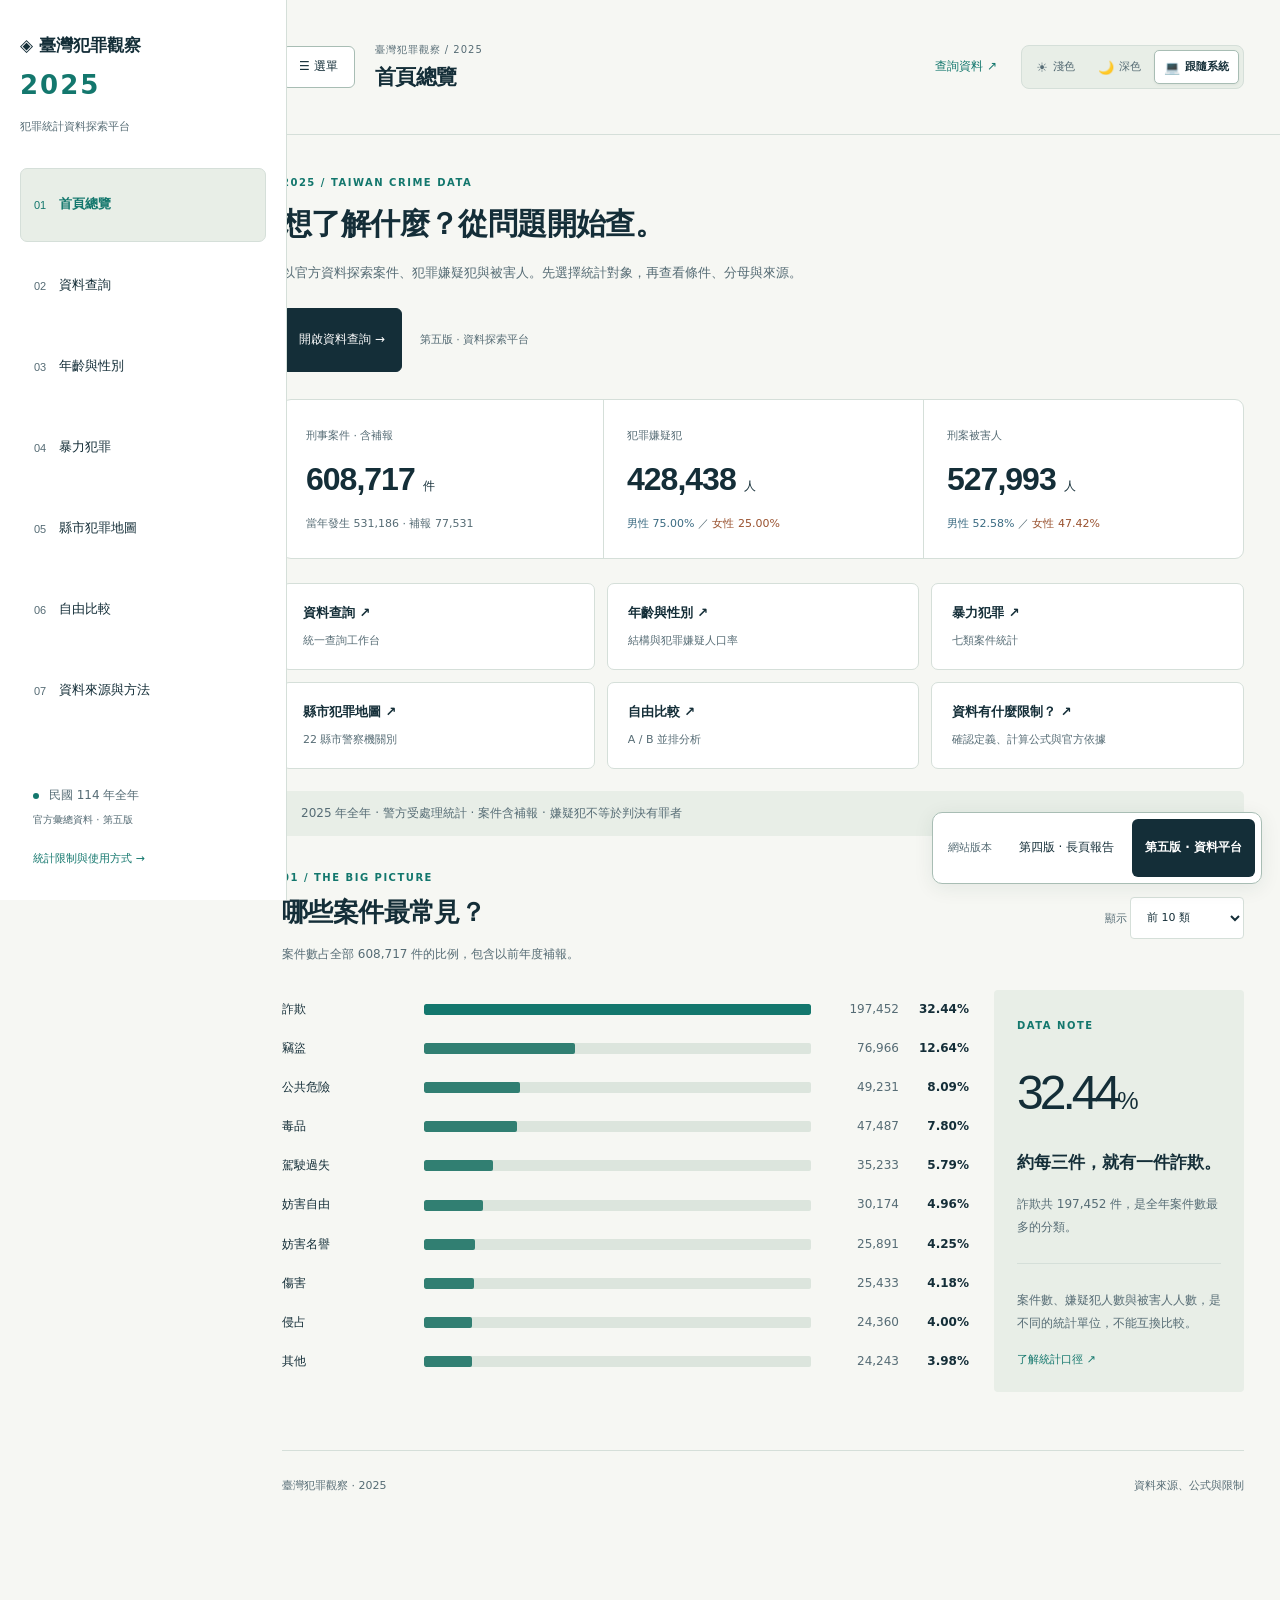
==== index.html @ 644cc56e "Add files via upload" ====
<!doctype html><html lang="zh-Hant"><head><meta charset="utf-8"><meta name="viewport" content="width=device-width,initial-scale=1"><meta name="description" content="臺灣2025年犯罪統計資料探索平台：查詢、年齡與性別、暴力犯罪、縣市地圖與自由比較。"><meta name="color-scheme" content="light dark"><meta name="theme-color" content="#f6f7f3"><title>臺灣犯罪觀察｜2025 第五版</title><script src="./theme.js"></script><link rel="stylesheet" href="./style.css"><link rel="stylesheet" href="./extended.css"><link rel="stylesheet" href="./notes.css"><link rel="stylesheet" href="./theme.css"><link rel="stylesheet" href="./explorers.css"><link rel="stylesheet" href="./platform.css"><link rel="stylesheet" href="./version-switch.css"></head><body><a class="skip-link" href="#main">跳至主要內容</a><aside class="sidebar" id="sidebar"><a class="brand" href="#home">◈ 臺灣犯罪觀察<span>2025</span></a><p class="sidebar-kicker">犯罪統計資料探索平台</p><nav aria-label="主要功能"><a href="#home" data-route="home"><small>01</small><span>首頁總覽</span></a><a href="#query" data-route="query"><small>02</small><span>資料查詢</span></a><a href="#age" data-route="age"><small>03</small><span>年齡與性別</span></a><a href="#violence" data-route="violence"><small>04</small><span>暴力犯罪</span></a><a href="#county-map" data-route="county-map"><small>05</small><span>縣市犯罪地圖</span></a><a href="#compare" data-route="compare"><small>06</small><span>自由比較</span></a><a href="#method" data-route="method"><small>07</small><span>資料來源與方法</span></a></nav><div class="sidebar-bottom"><span class="status-dot"></span> 民國 114 年全年<br><small>官方彙總資料 · 第五版</small><a href="#method">統計限制與使用方式 →</a></div></aside><div class="app-shell"><header class="topbar"><button class="menu-toggle secondary-button" id="menuToggle" aria-expanded="false" aria-controls="sidebar">☰ 選單</button><div><p class="breadcrumb">臺灣犯罪觀察 / 2025</p><h1 id="pageTitle" tabindex="-1">首頁總覽</h1></div><div class="top-actions"><a class="header-query" href="#query">查詢資料 ↗</a><div class="theme-switch" role="group" aria-label="顯示模式"><button type="button" data-theme-mode="light" aria-pressed="false" aria-label="淺色模式"><span class="theme-icon" aria-hidden="true">☀️</span><span>淺色</span></button><button type="button" data-theme-mode="dark" aria-pressed="false" aria-label="深色模式"><span class="theme-icon" aria-hidden="true">🌙</span><span>深色</span></button><button type="button" data-theme-mode="system" aria-pressed="true" aria-label="跟隨系統"><span class="theme-icon" aria-hidden="true">💻</span><span>跟隨系統</span></button></div><span id="themeStatus" class="sr-only" aria-live="polite"></span></div></header><main id="main" tabindex="-1"><div class="workspace" id="page-home" data-page="home" hidden><section class="dashboard-intro"><div class="eyebrow">2025 / TAIWAN CRIME DATA</div><h2>想了解什麼？從問題開始查。</h2><p>以官方資料探索案件、犯罪嫌疑犯與被害人。先選擇統計對象，再查看條件、分母與來源。</p><a class="primary-button" href="#query">開啟資料查詢 →</a><span class="version-tag">第五版 · 資料探索平台</span></section><div class="metrics"><article><label>刑事案件 · 含補報</label><strong>608,717<small>件</small></strong><p>當年發生 531,186 · 補報 77,531</p></article><article><label>犯罪嫌疑犯</label><strong>428,438<small>人</small></strong><p><b class="male-text">男性 75.00%</b> ／ <b class="female-text">女性 25.00%</b></p></article><article><label>刑案被害人</label><strong>527,993<small>人</small></strong><p><b class="male-text">男性 52.58%</b> ／ <b class="female-text">女性 47.42%</b></p></article></div><div class="quick-grid"><a class="quick-card" href="#query"><span>資料查詢 ↗</span><p>統一查詢工作台</p></a><a class="quick-card" href="#age"><span>年齡與性別 ↗</span><p>結構與犯罪嫌疑人口率</p></a><a class="quick-card" href="#violence"><span>暴力犯罪 ↗</span><p>七類案件統計</p></a><a class="quick-card" href="#county-map"><span>縣市犯罪地圖 ↗</span><p>22 縣市警察機關別</p></a><a class="quick-card" href="#compare"><span>自由比較 ↗</span><p>A / B 並排分析</p></a><a class="quick-card" href="#method"><span>資料有什麼限制？ ↗</span><p>確認定義、計算公式與官方依據</p></a></div><p class="context-strip">2025 年全年 · 警方受處理統計 · 案件含補報 · 嫌疑犯不等於判決有罪者</p><section id="overview"><div class="section-head"><div><div class="eyebrow">01 / THE BIG PICTURE</div><h2>哪些案件最常見？</h2><p>案件數占全部 608,717 件的比例，包含以前年度補報。</p></div><label class="select-wrap">顯示 <select id="eventCount"><option value="10">前 10 類</option><option value="51">全部 51 類</option></select></label></div><div class="overview-grid"><div id="eventBars" class="event-bars"></div><aside class="insight"><span class="eyebrow">DATA NOTE</span><div class="big-number">32.44<span>%</span></div><h3>約每三件，就有一件詐欺。</h3><p>詐欺共 197,452 件，是全年案件數最多的分類。</p><hr><p>案件數、嫌疑犯人數與被害人人數，是不同的統計單位，不能互換比較。</p><a href="#method">了解統計口徑 ↗</a></aside></div></section></div><div class="workspace" id="page-query" data-page="query" hidden><section id="query"><div class="section-head"><div><div class="eyebrow">QUERY / DATA WORKBENCH</div><h2>資料查詢工作台</h2><p>選擇資料，再逐步縮小範圍；不支援的條件會停用並說明原因。</p></div><a class="source-link" href="#method">來源與公式 ↗</a></div>
<details class="filter-drawer" open><summary>查詢條件<span>展開／收合</span></summary><div class="query-filters">
<label for="qObject">查詢對象<select id="qObject"><option value="suspects">犯罪嫌疑犯</option><option value="victims">被害人</option><option value="cases">刑事案件</option></select></label>
<label for="qRegion">資料地區<select id="qRegion"></select></label>
<label for="qCrime">犯罪類型<select id="qCrime"></select></label>
<label for="qAge">年齡層<select id="qAge" aria-describedby="qLimit"></select></label>
<label for="qSex">性別<select id="qSex" aria-describedby="qLimit"><option value="total">男女合計</option><option value="male">男性</option><option value="female">女性</option></select></label>
<label for="qMetric">統計指標<select id="qMetric"></select></label>
</div><p id="qLimit" class="filter-limit" role="status"></p></details>
<div class="query-actions"><div class="tabs" role="group" aria-label="查詢結果檢視"><button id="qChartButton" aria-pressed="true" class="active">圖表</button><button id="qTableButton" aria-pressed="false">表格</button></div><label class="query-search">搜尋案類<input type="search" id="qSearch" placeholder="輸入犯罪名稱" aria-label="搜尋查詢結果案類"></label><button id="qDownload" class="secondary-button">下載結果 CSV ↓</button></div>
<div class="result-summary" role="status" aria-live="polite"><strong id="qTitle"></strong><p id="qContext"></p></div><p class="context-strip" id="qDenominator"></p><p class="small-note" id="qRowsNote"></p>
<div id="qChart" class="panel query-chart"></div><div id="qTable" class="table-scroll" hidden><table><caption class="sr-only">資料查詢結果</caption><thead><tr><th>犯罪類型</th><th>計數</th><th>指標值</th><th>分母</th></tr></thead><tbody id="qRows"></tbody></table></div>
<aside class="pairing-inline">各表是官方彙總資料，未提供案件層級配對。無法推算不同性別間的犯罪方向。全國件數含署所屬機關，縣市件數採警察機關別，不能視為居民犯罪風險或治安排名。</aside></section></div><div class="workspace" id="page-age" data-page="age" hidden><div class="subnav" role="group" aria-label="年齡與性別分析主題"><button data-age-view="structure" aria-pressed="true">年齡與性別結構</button><button data-age-view="rates" aria-pressed="false">犯罪嫌疑人口率</button></div><div data-age-panel="structure"><section id="explore"><div class="section-head"><div><div class="eyebrow">02 / EXPLORE THE DATA</div><h2>年齡與性別，交叉觀察。</h2><p>選擇觀察對象及年齡，查看男女結構與案類分布。</p></div><div class="tabs" role="group" aria-label="觀察對象"><button data-mode="suspects" class="active" aria-pressed="true">嫌疑犯</button><button data-mode="victims" aria-pressed="false">被害人</button></div></div><aside class="scope-notice age-notice" aria-labelledby="age-scope-title"><span class="notice-tag">統計範圍提醒</span><h3 id="age-scope-title">未滿 12 歲，不列入嫌疑犯統計</h3><p>配合《少年事件處理法》修正及兒童全面去刑罰化，自 <strong>2020 年 6 月 19 日（民國 109 年）</strong>起，未滿 12 歲的兒童嫌疑犯不列入統計。<strong>未列入統計，不代表沒有相關事件。</strong></p></aside><div id="ageButtons" class="age-buttons" role="group" aria-label="年齡層"></div>
<aside class="pairing-notice" aria-labelledby="pairing-title"><span class="notice-tag">性別統計的解讀限制</span><h3 id="pairing-title">男女分布，不能推算「誰對誰」犯罪</h3><p>本網站可分別呈現犯罪嫌疑犯與被害人的性別分布，但因公開統計未提供案件層級的加害者與被害者性別配對資料，無法推算不同性別間的犯罪方向及其比例。</p><p class="pairing-example">例如：男性嫌疑犯占比，不能直接解讀成「男性對女性犯罪」的占比。</p></aside><div class="explore-grid"><article class="panel"><div class="panel-label">性別結構 <span id="ageLabel"></span></div><div class="gender-total"><strong id="peopleTotal"></strong><span>人</span></div><div id="genderBar" class="gender-bar"></div><div id="genderLegend" class="gender-legend"></div><p id="genderNote" class="small-note"></p></article><article class="panel"><div class="panel-label" id="rankingTitle">具名案類前五大</div><div id="rankings"></div><p class="small-note">排除「其他」及重複的合計／子項；比例分母仍含所有案類。未單列案類拆分後可能影響名次。</p></article></div>
<div class="table-head"><h3>案類明細 <small id="rowCount"></small></h3><div><input id="search" type="search" placeholder="搜尋犯罪類型…" aria-label="搜尋犯罪類型"><button id="download">下載 CSV ↓</button></div></div><div class="table-scroll"><table><thead><tr><th>犯罪類型</th><th>總人數</th><th>男性人數</th><th>女性人數</th><th>男／女占比</th></tr></thead><tbody id="detailRows"></tbody></table></div><p class="small-note">明細保留官方合計及子項，請勿將所有列再次相加。橫條以藍色表示男性、橘色表示女性。</p></section></div><div data-age-panel="rates" hidden><section id="rates"><div class="section-head"><div><div class="eyebrow">04 / AGE-SPECIFIC OFFENDER RATES</div><h2>人口規模不同，如何比較？</h2><p>2025 年全年 · 臺灣各年齡層犯罪嫌疑人口率 · 每 10 萬同齡人口的嫌疑犯人數。</p></div><span class="calculation-badge">2025 年全年 · 本站計算</span></div>
<aside class="scope-notice rate-scope-notice" aria-label="犯罪嫌疑人口率統計範圍"><span class="notice-tag">閱讀犯罪嫌疑人口率前請注意</span><p><strong>未滿 12 歲嫌疑犯自 2020 年 6 月 19 日起不列入統計。</strong>因此圖表從 12–17 歲開始；「全體」人口率的分母仍包含所有年齡人口。<a href="#age-scope-title">查看年齡統計說明 ↑</a></p></aside><aside class="calculation-note" aria-label="本站計算與統計期間"><strong>2025 年全年數值，由本站計算</strong><p>分子為 2025 年全年犯罪嫌疑犯人數；分母以 <b>2024 年底與 2025 年底人口的平均值</b>近似 2025 年年中人口。以下人口率是本站依官方人數及人口資料計算，<b>不是整組數值直接摘錄警政署公布的犯罪嫌疑人口率</b>。</p></aside><div class="rate-formula"><span>犯罪嫌疑人口率</span><b>＝</b><span>該年齡層嫌疑犯人數</span><b>÷</b><span>2025 年同齡年中人口近似值</span><b>×</b><strong>100,000</strong></div>
<div class="rate-controls"><div><label for="rateKind">犯罪範圍</label><select id="rateKind"><option value="all">全般刑案</option><option value="violent">暴力犯罪七案類</option></select></div><div><label for="rateSex">性別</label><select id="rateSex"><option value="total">男女合計</option><option value="male">男性</option><option value="female">女性</option></select></div><div><label for="rateOrder">排序</label><select id="rateOrder"><option value="age">依年齡排列</option><option value="rate">依人口率由高至低</option></select></div></div>
<div class="rate-layout"><article class="panel"><div class="panel-label"><span id="rateChartTitle"></span><span>人／每 10 萬人口</span></div><div id="rateBars"></div><p class="small-note">各橫條共用零起點與同一比例尺。切換性別時，人口分母也會切換為該年齡層同性別人口。</p></article><aside class="rate-insight"><div class="eyebrow">HIGHEST RATE</div><h3 id="highestRateAge"></h3><strong id="highestRateValue"></strong><p id="rateUnit">人／每 10 萬同齡人口</p><div id="rateComparison"></div><hr><p id="rateNational"></p><p class="small-note">這是警方查獲嫌疑犯人數相對於人口的統計率，不能直接解讀為個人犯罪機率，也不代表該年齡層每個人的特徵。</p></aside></div>
<div class="table-head"><h3>犯罪嫌疑人口率與計算分母</h3><div><button id="ratesDownload">下載犯罪嫌疑人口率 CSV ↓</button></div></div><div class="table-scroll"><table><thead><tr><th>年齡層</th><th>嫌疑犯人數</th><th>年中人口（近似值）</th><th>犯罪嫌疑人口率（人／10 萬人口）</th><th>占全部嫌疑犯</th></tr></thead><tbody id="rateRows"></tbody></table></div>
<p class="small-note">本站使用的 2025 年年中人口近似值＝（2024 年底人口＋2025 年底人口）÷ 2，可能出現 0.5 人。全體人口率分母含所有年齡；未滿 12 歲嫌疑犯不列統計。人數來自現有表 7 修訂資料（全年 428,438 人），人口來自內政部單一年齡資料；12–17 歲及 18–23 歲計算結果已與警政署 2026-04-29 通報交叉核對。較早通報採 434,276 人，本頁未混用該版本。</p>
<div class="source-strip"><a target="_blank" rel="noopener" href="https://data.gov.tw/dataset/14226">人口資料與分組依據 ↗</a><a target="_blank" rel="noopener" href="https://www.npa.gov.tw/ch/app/data/doc?detailNo=1498575363876327424&module=wg057&type=s">官方青少年人口率核對 ↗</a><a href="#method">統計口徑說明 ↓</a></div></section></div></div><div class="workspace" id="page-violence" data-page="violence" hidden><section id="violence"><div class="section-head"><div><div class="eyebrow">03 / VIOLENT CRIME</div><h2>暴力犯罪，七類案件的完整輪廓。</h2><p>2025 年警政署暴力犯罪統計 · 發生數含補報，破獲數含破積案。</p></div><a class="source-link" target="_blank" rel="noopener" href="https://www.npa.gov.tw/ch/app/data/doc?detailNo=1508721510041260032&module=wg057&type=s">官方統計通報 ↗</a></div>
<aside class="scope-notice" aria-labelledby="violence-scope-title"><span class="notice-tag">先看定義，再看數字</span><h3 id="violence-scope-title">這裡的案類，有特定統計範圍</h3><div class="scope-cards"><article><span class="scope-number">01</span><h4>重大恐嚇取財</h4><p>自 <strong>2000 年（民國 89 年）</strong>起，限行為人已著手以<strong>槍擊、下毒、縱火、爆炸</strong>等手段恐嚇勒索財物。一般恐嚇取財另列，不併入本項。</p></article><article><span class="scope-number">02</span><h4>強制性交</h4><p>自 <strong>2017 年 1 月（民國 106 年）</strong>起，暴力犯罪項下的「強制性交」<strong>排除「對幼性交」</strong>；仍包括單一嫌疑犯的強制性交及二人以上嫌疑犯的共同強制性交。</p></article></div><details class="scope-history"><summary>查看強制性交的歷史口徑與官方依據</summary><p>2016 年（民國 105 年）以前，本項包括強制性交（單一嫌疑犯）、共同強制性交（二人以上嫌疑犯）及對幼性交。依警政署刑事警察局 2016 年 12 月 28 日第 5 次刑事工作檢討會報決議，自 2017 年 1 月起排除「對幼性交」。</p><a target="_blank" rel="noopener" href="https://www.npa.gov.tw/ch/app/data/view?id=2217&module=wg056&serno=fbf5a752-9c50-4eb1-a3ac-8d4f7112c70a">查閱官方表 7、表 16 附註 ↗</a></details><p class="scope-footer">警政「暴力犯罪」限故意殺人、擄人勒贖、強盜、搶奪、重傷害、重大恐嚇取財、強制性交七類。<strong>一般傷害不在這七類內，也不是所有涉及暴力的犯罪都納入。</strong></p></aside><p class="pairing-inline">嫌疑犯與被害人的男女數字為分別彙整，無案件層級性別配對，不能推算不同性別間的犯罪方向或比例。<a href="#pairing-title">查看解讀限制 ↑</a></p><div class="violent-summary"><article><label>暴力犯罪發生數</label><strong>503 <small>件</small></strong><p>占全般刑案 <b>0.083%</b></p></article><article><label>破獲數 · 含破積案</label><strong>497 <small>件</small></strong><p>破獲率 98.81%</p></article><article><label>暴力犯罪嫌疑犯</label><strong>820 <small>人</small></strong><p><span class="male-text">男 752（91.71%）</span><br><span class="female-text">女 68（8.29%）</span></p></article><article><label>暴力犯罪被害人</label><strong>583 <small>人</small></strong><p><span class="male-text">男 308（52.83%）</span><br><span class="female-text">女 275（47.17%）</span></p></article></div>
<div class="overview-grid violence-chart"><div><div class="panel-label">各案類占暴力犯罪比例 <span>分母：503 件</span></div><div id="violentBars"></div></div><aside class="insight"><span class="eyebrow">A CLOSER LOOK</span><div class="big-number">80.72<span>%</span></div><h3>故意殺人、強盜、搶奪<br>合占八成。</h3><p>三類共 406 件。這是暴力犯罪案件內部的結構比例，與占全般刑案的比例不同。</p><hr><p>「強制性交」被害人 79 人，其中女性 70 人，占該類被害人的 88.61%。</p></aside></div>
<div class="table-head"><h3>七案類明細</h3><div><button id="violentDownload">下載暴力犯罪 CSV ↓</button></div></div><div class="table-scroll"><table><thead><tr><th>犯罪類型</th><th>發生件數</th><th>占暴力犯罪</th><th>嫌疑犯（男／女）</th><th>被害人（男／女）</th></tr></thead><tbody id="violentRows"></tbody></table></div>
</section></div><div class="workspace" id="page-county-map" data-page="county-map" hidden><section id="county-map"><div class="section-head"><div><div class="eyebrow">06 / TAIWAN COUNTY MAP</div><h2>在地圖上，讀懂縣市數據。</h2><p>2025 年全年 · 22 縣市案件數、每十萬戶籍人口件數與案類分布。</p></div><span class="calculation-badge">依警察機關別 · 非逐案發生地</span></div>
<aside class="scope-notice map-scope-notice"><span class="notice-tag">先區分地理口徑</span><h3>案件歸屬、實際發生地、居住地，是三件不同的事。</h3><div class="geography-grid"><article><b>本圖案件：警察機關別</b><p>依縣市警察機關彙整，含補報案件。電信網路、詐欺等案件可能發生於境外或難以認定現場，管轄縣市不能一律視為實際發生地。</p></article><article><b>人口分母：戶籍人口</b><p>採同縣市 2024、2025 年底戶籍人口的平均值，近似年中人口；不是案件當事人或嫌疑犯的居住人口。</p></article><article><b>本資料無法提供</b><p>全國一致的逐案發生地、嫌疑犯居住地及兩者配對。不能由此推算某地居民犯罪機率，也不能直接用作治安好壞排名。</p></article></div></aside>
<div class="map-toolbar"><label>犯罪類型 <select id="mapCrime"></select></label><label>地圖色階指標 <select id="mapMetric"><option value="count">案件數（含補報）</option><option value="rate">刑案發生率（件／10萬人口・本站計算）</option></select></label></div>
<div class="county-layout"><article class="panel map-panel"><div class="map-panel-head"><b id="mapTitle"></b><div class="map-target" role="group" aria-label="地圖點選對象"><button data-map-target="A" aria-pressed="true">點圖設定 A</button><button data-map-target="B" aria-pressed="false">點圖設定 B</button></div></div><svg id="countySvg" viewBox="0 0 530 680" role="group" aria-label="臺灣22縣市犯罪統計互動地圖"><g class="island-insets" aria-hidden="true"><rect x="10" y="35" width="145" height="175" rx="5"></rect><text x="22" y="55">金門縣</text><rect x="10" y="235" width="145" height="175" rx="5"></rect><text x="22" y="255">連江縣</text><rect x="10" y="435" width="145" height="180" rx="5"></rect><text x="22" y="455">澎湖縣</text></g><g id="countyPaths"></g></svg><div id="mapLegend" class="map-legend"></div><p id="mapHover" class="map-readout" aria-live="polite">點選地圖或使用右方選單選擇縣市。</p><p class="small-note">色階代表此指標數值，不代表治安評價。離島以調整位置與大小的插圖呈現；小面積縣市亦可用選單操作。</p></article>
<div class="county-details"><div class="county-selectors"><label><span class="group-badge group-a">A</span> 縣市<select id="countyA"></select></label><label><span class="group-badge group-b">B</span> 縣市<select id="countyB"></select></label></div><div class="county-cards"><article id="countyCardA" class="panel"></article><article id="countyCardB" class="panel"></article></div><div id="countyDifference" class="difference-grid county-difference" role="status" aria-live="polite"></div></div></div>
<div class="table-head"><h3>22 縣市同口徑明細 <small>依官方機關別順序</small></h3><div><button id="countyDownload">下載目前案類 CSV ↓</button></div></div><div class="table-scroll county-table"><table><thead><tr><th>縣市警察機關</th><th>所選案類件數</th><th>每十萬人口件數（本站計算）</th><th>戶籍年中人口近似值</th></tr></thead><tbody id="countyRows"></tbody></table></div>
<p class="small-note">22 縣市合計 600,909 件；另有署所屬機關 7,808 件，不分配至縣市，兩者合計為全國 608,717 件。案類分布使用 51 個互不重複分類；暴力犯罪七案類為重疊的另項觀察，不重複加總。縣市率＝該縣市警察機關案類件數÷同縣市戶籍年中人口近似值×100,000；全般刑案計算結果已逐縣市與官方表 1 核對。</p><div class="source-strip"><a target="_blank" rel="noopener" href="https://www.npa.gov.tw/ch/app/data/view?id=2217&module=wg056&serno=fbf5a752-9c50-4eb1-a3ac-8d4f7112c70a">警政署表 1、表 4 與地理限制 ↗</a><a target="_blank" rel="noopener" href="https://data.gov.tw/dataset/14226">各縣市人口分母 ↗</a><a target="_blank" rel="noopener" href="https://github.com/dkaoster/taiwan-atlas">地理邊界：taiwan-atlas 2021.9.20／內政部 ↗</a><a href="./map-license.txt" download>地圖 MIT 授權</a></div></section></div><div class="workspace" id="page-compare" data-page="compare" hidden><section id="compare"><div class="section-head"><div><div class="eyebrow">05 / COMPARE SIDE BY SIDE</div><h2>自由比較，不用來回切換。</h2><p>自行設定兩組年齡、案類與性別，在同一畫面查看數值、比例與差異。</p></div><span class="calculation-badge">2025 年全年 · 差異由本站計算</span></div>
<div class="compare-toolbar"><label>觀察對象 <select id="comparePopulation"><option value="suspects">犯罪嫌疑犯</option><option value="victims">被害人</option></select></label><label>比較指標 <select id="compareMetric"><option value="count">人數</option><option value="share">占該年齡層全部人數</option><option value="rate">犯罪嫌疑人口率（本站計算）</option></select></label><div class="compare-presets" role="group" aria-label="比較範例"><button data-compare-preset="age">比較兩個年齡層</button><button data-compare-preset="crime">比較兩種犯罪</button><button data-compare-preset="sex">比較男女</button></div></div>
<p class="filter-limit" id="compareWarning" role="status"></p><p id="compareMetricNote" class="comparison-explanation"></p><div class="comparison-grid"><article class="panel compare-card"><div class="compare-card-head"><span class="group-badge group-a">A</span><h3>第一組</h3></div><div class="compare-fields"><label for="compareAgeA">年齡層</label><select id="compareAgeA"></select><label for="compareCrimeA">犯罪類型</label><select id="compareCrimeA"></select><label for="compareSexA">性別</label><select id="compareSexA"><option value="total">男女合計</option><option value="male">男性</option><option value="female">女性</option></select></div><div id="compareChartA" class="compare-result"></div></article><article class="panel compare-card"><div class="compare-card-head"><span class="group-badge group-b">B</span><h3>第二組</h3></div><div class="compare-fields"><label for="compareAgeB">年齡層</label><select id="compareAgeB"></select><label for="compareCrimeB">犯罪類型</label><select id="compareCrimeB"></select><label for="compareSexB">性別</label><select id="compareSexB"><option value="total">男女合計</option><option value="male">男性</option><option value="female">女性</option></select></div><div id="compareChartB" class="compare-result"></div></article></div>
<div id="compareDifference" class="difference-grid" role="status" aria-live="polite"></div><div class="comparison-footer"><p>兩張圖共用比例尺，差異以未四捨五入數值計算，可能與畫面小數相減略有差異。若同時改變年齡、案類與性別，差異不能歸因於單一因素。合計類別與其子類可能重疊；本比較不將兩組相加。</p><button id="compareDownload">下載兩組比較 CSV ↓</button></div><p class="small-note">嫌疑犯不等於判決有罪者。男女資料沒有案件層級的加害者與被害者性別配對，不能用來推算「誰對誰」犯罪。被害人的年齡分組依官方表 16；本區不提供被害人口率。</p></section></div><div class="workspace" id="page-method" data-page="method" hidden><section id="method" class="method"><div><div class="eyebrow">07 / SOURCES & METHODOLOGY</div><h2>讀懂資料，也讀懂界線。</h2><p>期間：2025 年 1–12 月（民國 114 年）<br>資料查閱：2026 年 11 月 2 日</p><a target="_blank" rel="noopener" href="https://www.npa.gov.tw/ch/app/data/view?id=2217&module=wg056&serno=fbf5a752-9c50-4eb1-a3ac-8d4f7112c70a">前往警政署官方資料 ↗</a></div><div class="method-notes"><article><b>01　比例如何計算</b><p>案件占比＝該案類件數 ÷ 全部案件。男女占比＝該組男性或女性人數 ÷ 該組總人數；不等於各性別人口的犯罪率。</p></article><article><b>02　資料範圍與身分</b><p>取自警政署重要統計結果表 4、7、16，限警察受處理資料，未涵蓋未報案犯罪。嫌疑犯不等於經法院判決有罪者；人數沿用官方計數，不宜視為全年去重的獨立個人。</p></article><article><b>03　年齡分組與分類限制</b><p>嫌疑犯與被害人採各自官方年齡分組，不能直接逐組對照。未滿 12 歲嫌疑犯自 2020 年 6 月 19 日起不列統計。「其他」保留官方合併分類，未單列不表示零件數或零被害人。</p></article><article><b>04　補報與排名</b><p>608,717 件含以前年度補報 77,531 件，不全是 2025 年發生的案件。前五大為已公布具名案類的人數排名；案件分類採互不重複的 51 類，合計已核對。</p></article><article><b>05　犯罪嫌疑人口率</b><p>本站以 2025 年全年表 7 修訂人數，除以內政部同齡同性別年中人口近似值，再乘 10 萬。年中人口近似值採 2024 年底及 2025 年底人口平均；本節人口率統一標示「本站計算」，不代表全部數值由警政署直接公布。全體人口率與各年齡層人口率的分母不同；它們均與嫌疑犯結構占比不同。</p></article><article><b>06　暴力犯罪來源</b><p>新增七案類資料採警政署 2026-05-27「114年暴力犯罪概況」，已核對發生數 503 件、嫌疑犯 820 人、被害人 583 人與原始表一致。案件與人數使用不同計數口徑，不能逐案對應。</p></article><article><b>07　無法推算犯罪方向</b><p>本網站可分別呈現犯罪嫌疑犯與被害人的性別分布，但因公開統計未提供案件層級的加害者與被害者性別配對資料，無法推算不同性別間的犯罪方向及其比例。</p></article><article><b>08　縣市地圖與比較</b><p>2025 年縣市案件採警察機關別統計，不是逐案實際發生地或嫌疑犯居住地。縣市刑案發生率以各縣市警察機關案件數及同縣市戶籍年中人口近似值由本站計算；不同於犯罪嫌疑人口率，單位為件。地圖僅供同口徑數據觀察，不應直接解讀為治安好壞。自由比較的占比差異採百分點，相對變化及倍數在基準 A 為零時不計。</p></article></div></section><section class="version-history"><h3>版本紀錄與查閱日期</h3><p>資料查閱日期沿用第四版：2026-11-02。第五版重構日期：2026-11-02。</p><table><thead><tr><th>版本</th><th>調整內容</th></tr></thead><tbody><tr><td>第五版</td><td>七工作區、統一查詢、統計條件驗證與響應式導覽；未更新原始數據。</td></tr><tr><td>第四版</td><td>自由比較、22 縣市地圖、三種主題與 CSV。</td></tr></tbody></table><h3>公式速查</h3><p>人數占比＝所選人數 ÷ 同齡全部案類男女合計人數 × 100%。案件占比＝案類件數 ÷ 同地區全部案件 × 100%。犯罪嫌疑人口率＝所選嫌疑犯人數 ÷ 同齡同性別人口近似值 × 100,000。縣市刑案發生率＝該縣市警察機關案類件數 ÷ 同縣市戶籍人口近似值 × 100,000。人口近似值＝（2024 年底人口＋2025 年底人口）÷ 2。</p><p>差異＝B − A；占比差異單位為百分點。相對變化＝（B − A）÷ A × 100%；倍數＝B ÷ A。A 為零時，相對變化與倍數不適用。案件含以前年度補報，人口率不等於個人犯罪機率。</p></section></div><footer><span>臺灣犯罪觀察 · 2025</span><a href="#method">資料來源、公式與限制</a></footer><noscript>本平台需要 JavaScript 才能篩選、導覽及計算，請啟用 JavaScript。原始資料請查閱警政署重要統計結果表。</noscript></main></div><script src="./data.js"></script><script src="./app.js"></script><script src="./extended-data.js"></script><script src="./extended.js"></script><script src="./county-data.js"></script><script src="./explorer-math.js"></script><script src="./explorers.js"></script><script src="./query-model.js"></script><script src="./query.js"></script><script src="./platform.js"></script><nav class="edition-switch" aria-label="網站版本切換" data-current-version="5"><span>網站版本</span><a href="./v4.html" data-version-target="4">第四版 · 長頁報告</a><a href="./index.html" data-version-target="5" aria-current="page">第五版 · 資料平台</a></nav><script src="./version-switch.js"></script></body></html>
---- style.css ----
500;600;700;800;900&display=swap');
*{box-sizing:border-box}html{scroll-behavior:smooth;scroll-padding-top:85px}body{margin:0;background:var(--paper);color:var(--ink);font-family:'Noto Sans TC',sans-serif;font-size:14px}header{height:78px;border-bottom:1px solid var(--line);display:flex;align-items:center;justify-content:space-between;padding:0 5vw;background:var(--paper);position:sticky;top:0;z-index:5}a{color:inherit;text-decoration:none}.brand{font-weight:800;font-size:17px}.brand span{font-weight:400;font-size:13px;margin-left:12px;border-left:1px solid var(--line-strong);padding-left:12px}nav{display:flex;gap:30px;font-size:12px}nav a:hover,a:hover{color:var(--teal)}main{max-width:1320px;margin:auto;padding:0 5vw}.hero{position:relative;overflow:hidden;padding:65px 0 40px;border-bottom:1px solid var(--line)}.eyebrow{font-size:10px;letter-spacing:2px;font-weight:600;color:var(--teal)}.eyebrow i{display:inline-block;background:var(--teal);width:7px;height:7px;border-radius:100%;margin-right:8px}h1{font-size:clamp(42px,5vw,70px);letter-spacing:-2px;line-height:1.3;margin:25px 0 26px;font-weight:800;position:relative;z-index:1}h1 span{color:var(--teal)}.hero-bottom{display:flex;justify-content:space-between;align-items:end;position:relative;z-index:1}p{line-height:1.9;color:var(--muted)}.hero-bottom p{margin:0;font-size:13px}.jump{background:var(--solid);color:var(--on-solid);padding:15px 22px;border-radius:3px;font-size:12px}.jump span{margin-left:35px}.watermark{position:absolute;right:-14px;top:40px;font-family:Arial,sans-serif;letter-spacing:-22px;font-size:clamp(120px,22vw,295px);font-weight:800;color:var(--watermark);line-height:1.3;transform:rotate(-8deg);pointer-events:none}.metrics{display:grid;grid-template-columns:repeat(3,1fr);border-bottom:1px solid var(--line);padding:30px 0;gap:30px}.metrics article+article{border-left:1px solid var(--line);padding-left:30px}.metrics label{font-size:11px;color:var(--muted)}.metrics strong{display:block;font-size:36px;letter-spacing:-1px;font-family:Arial,sans-serif;margin:14px 0}.metrics small{font-size:12px;font-weight:400;margin-left:8px}.metrics p{font-size:10px;margin:0}.metrics b{font-weight:500}.male-text{color:var(--male)}.female-text{color:var(--female-text)}section{padding:55px 0;border-bottom:1px solid var(--line)}.section-head{display:flex;align-items:end;justify-content:space-between;gap:20px;margin-bottom:28px}h2{font-size:27px;letter-spacing:-.8px;margin:10px 0}h3{font-size:16px} .section-head p{font-size:12px;margin:0}select,button,input{font:inherit}select{padding:9px 26px 9px 12px;border:1px solid var(--line);background:var(--surface);color:var(--ink);border-radius:4px}.select-wrap{font-size:11px;color:var(--muted);white-space:nowrap}.overview-grid{display:grid;grid-template-columns:1fr 300px;gap:55px}.event-row{display:grid;grid-template-columns:125px 1fr 82px 55px;gap:12px;align-items:center;font-size:12px;padding:10px 0}.track{height:11px;background:var(--track);border-radius:2px;overflow:hidden}.fill{height:100%;background:var(--chart);border-radius:2px}.event-row:first-child .fill{background:var(--teal)}.event-row .count{text-align:right;color:var(--muted);font-variant-numeric:tabular-nums}.event-row .percent{text-align:right;font-weight:600}.insight{background:var(--surface-soft);padding:28px;border-radius:4px;align-self:start}.big-number{font-size:68px;font-weight:500;letter-spacing:-4px;margin-top:35px;font-family:Arial}.big-number span{font-size:24px;letter-spacing:0}.insight h3{font-size:17px}.insight p{font-size:12px}.insight hr{border:0;border-top:1px solid var(--line);margin:25px 0}.insight a{font-size:11px;color:var(--teal)}.tabs{display:flex;background:var(--surface-soft);padding:4px;border-radius:5px}.tabs button{padding:9px 24px;border:0;background:none;color:var(--muted);cursor:pointer;font-size:12px;border-radius:3px}.tabs button.active{background:var(--surface);color:var(--ink);box-shadow:0 1px 4px var(--shadow)}.age-buttons{display:flex;gap:8px;flex-wrap:wrap;margin-bottom:25px}.age-buttons button{background:transparent;border:1px solid var(--line-strong);color:var(--muted);border-radius:30px;padding:8px 15px;font-size:11px;cursor:pointer}.age-buttons button.active{background:var(--solid);color:var(--on-solid);border-color:var(--solid)}.explore-grid{display:grid;grid-template-columns:1fr 1fr;gap:20px}.panel{background:var(--surface);border:1px solid var(--line);border-radius:5px;padding:27px}.panel-label{font-size:13px;font-weight:600;display:flex;justify-content:space-between}.panel-label span{font-weight:400;color:var(--muted);font-size:11px}.gender-total{margin:22px 0}.gender-total strong{font-family:Arial;font-size:45px;letter-spacing:-1px}.gender-total span{font-size:12px;color:var(--muted);margin-left:8px}.gender-bar{display:flex;height:20px;border-radius:3px;overflow:hidden;background:var(--track)}.male{background:var(--male)}.female{background:var(--female)}.gender-legend{display:flex;justify-content:space-between;margin-top:20px;gap:10px}.gender-legend b{font-size:22px;font-family:Arial;display:block;margin-top:6px}.gender-legend span{font-size:11px}.gender-legend small{display:block;color:var(--muted);font-size:11px;margin-top:7px}.dot{width:7px;height:7px;display:inline-block;border-radius:50%;margin-right:5px}.small-note{font-size:10px;line-height:1.8;color:var(--muted);margin-top:22px}#rankings{margin-top:16px}.rank-row{display:flex;align-items:center;gap:13px;font-size:12px;padding:10px 0;border-bottom:1px solid var(--line-subtle)}.rank-row:last-child{border:0}.rank-no{font-family:Arial;font-size:12px;color:var(--muted)}.rank-row .name{flex:1}.rank-row strong{font-family:Arial;font-size:14px}.rank-row small{font-size:10px;color:var(--muted);width:67px;text-align:right}.table-head{display:flex;justify-content:space-between;align-items:center;margin:35px 0 16px;gap:15px}.table-head small{font-size:10px;color:var(--muted);font-weight:400;margin-left:8px}.table-head input{background:var(--surface);border:1px solid var(--line);padding:10px 12px;border-radius:4px;width:190px;font-size:11px}.table-head button{margin-left:8px;background:var(--surface);border:1px solid var(--line);padding:10px 14px;border-radius:4px;color:var(--ink);cursor:pointer;font-size:11px}.table-scroll{overflow:auto;border:1px solid var(--line);border-radius:4px;max-height:550px}table{border-collapse:collapse;width:100%;font-size:12px;white-space:nowrap}th{background:var(--surface-soft);position:sticky;top:0;text-align:right;font-size:10px;color:var(--muted);font-weight:500;padding:15px}td{padding:14px 15px;text-align:right;border-top:1px solid var(--line);font-variant-numeric:tabular-nums}th:first-child,td:first-child{text-align:left}tbody tr:hover{background:var(--hover)}td:last-child{width:225px}.mini-wrap{display:flex;gap:10px;align-items:center}.mini-bar{display:flex;width:100px;height:6px;border-radius:2px;overflow:hidden;background:var(--track)}.mini-wrap span{font-size:10px;min-width:85px}.method{display:grid;grid-template-columns:1fr 1.4fr;gap:70px}.method h2{font-size:23px}.method>div>p{font-size:12px}.method a{font-size:12px;color:var(--teal);text-decoration:underline;text-underline-offset:5px}.method-notes article{padding:0 0 15px}.method-notes b{font-size:12px}.method-notes p{font-size:11px;margin:7px 0}footer{padding:26px 0 35px;display:flex;justify-content:space-between;color:var(--muted);font-size:10px}button:focus-visible,a:focus-visible,input:focus-visible,select:focus-visible{outline:3px solid var(--focus);outline-offset:3px}@media(max-width:800px){header{height:65px}nav{gap:14px;font-size:10px}nav a:first-child{display:none}.brand{font-size:13px}.hero{padding-top:40px}.watermark{top:80px;opacity:.7}.hero-bottom{gap:20px}.hero-bottom p{font-size:11px}.metrics{gap:10px}.metrics article+article{padding-left:12px}.metrics strong{font-size:25px}.metrics p{font-size:9px}.overview-grid{grid-template-columns:1fr;gap:20px}.insight{display:none}.event-row{grid-template-columns:100px 1fr 65px 48px;gap:7px;font-size:11px}.explore-grid{grid-template-columns:1fr}.section-head{align-items:start}.section-head h2{font-size:23px}.tabs button{padding:9px 14px}.method{grid-template-columns:1fr;gap:30px}.table-head{align-items:start;flex-direction:column}.table-head>div{display:flex;width:100%}.table-head input{flex:1;width:100px}.panel{padding:23px}.jump{padding:12px 15px;white-space:nowrap}.jump span{margin-left:12px}footer{gap:20px}section{padding:40px 0}}@media(prefers-reduced-motion:reduce){html{scroll-behavior:auto}}
---- extended.css ----
.source-link{font-size:12px;color:var(--teal);white-space:nowrap;border-bottom:1px solid var(--line-strong);padding-bottom:4px}.violent-summary{display:grid;grid-template-columns:repeat(4,1fr);border:1px solid var(--line);border-radius:5px;background:var(--surface-tint);margin-bottom:30px}.violent-summary article{padding:24px}.violent-summary article+article{border-left:1px solid var(--line)}.violent-summary label{font-size:11px;color:var(--muted)}.violent-summary strong{display:block;font:38px Arial,sans-serif;letter-spacing:-1px;margin-top:15px}.violent-summary small{font:12px 'Noto Sans TC',sans-serif}.violent-summary p{font-size:11px;margin-bottom:0}.violence-chart{margin:30px 0}.violence-chart .panel-label{margin-bottom:20px}.violence-chart .insight .big-number{margin-top:20px}.calculation-badge{font-size:10px;color:var(--teal);padding:8px 12px;border:1px solid var(--line-strong);border-radius:30px;white-space:nowrap}.rate-formula{display:flex;flex-wrap:wrap;align-items:center;justify-content:center;gap:17px;padding:22px;background:var(--surface-soft);border-radius:4px;font-size:13px}.rate-formula b{font-weight:400;color:var(--muted)}.rate-formula strong{font:20px Arial,sans-serif}.rate-controls{display:flex;gap:22px;flex-wrap:wrap;margin:26px 0}.rate-controls>div{display:flex;align-items:center;gap:10px}.rate-controls label{font-size:11px;color:var(--muted)}.rate-controls select{font-size:12px}.rate-layout{display:grid;grid-template-columns:minmax(0,1fr) 275px;gap:28px}.rate-layout .panel-label>span:first-child{color:var(--ink);font-size:12px;font-weight:600}.rate-row{display:grid;grid-template-columns:76px minmax(0,1fr) 84px;gap:15px;align-items:center;padding:13px 0;font-size:12px}.rate-row .track{height:13px}.rate-row .fill{background:var(--chart-secondary)}.rate-row .fill.male{background:var(--male)}.rate-row .fill.female{background:var(--female)}.rate-row.highest .fill:not(.male):not(.female){background:var(--teal)}.rate-row.highest>span{font-weight:700;color:var(--teal)}.rate-row strong{font-family:Arial,sans-serif;text-align:right;font-size:14px;font-weight:500;font-variant-numeric:tabular-nums}#rateBars{margin-top:18px}.rate-insight{padding:28px 20px}.rate-insight h3{font-size:25px;margin:20px 0 12px}.rate-insight>strong{font:44px Arial,sans-serif;letter-spacing:-1.5px;color:var(--teal)}.rate-insight p{font-size:11px}.rate-insight hr{border:0;border-top:1px solid var(--line);margin:22px 0}#rateComparison{font-size:12px;line-height:1.8;margin-top:24px;color:var(--muted)}.source-strip{display:flex;flex-wrap:wrap;gap:24px;margin-top:23px;font-size:11px;color:var(--teal)}#rateRows tr:first-child{background:var(--surface-soft)}#rateRows td:last-child,#violentRows td:last-child{width:auto}#rates .table-scroll,#violence .table-scroll{max-height:none}nav{gap:20px}@media(max-width:1000px){nav{gap:13px;font-size:10px}.rate-layout{grid-template-columns:minmax(0,1fr) 230px}.rate-insight{padding:25px 10px}.violent-summary article{padding:18px}}@media(max-width:800px){header{padding:0 5vw}nav a[href="#explore"],nav a[href="#method"]{display:none}nav{gap:16px;font-size:10px}.violent-summary{grid-template-columns:repeat(2,1fr)}.violent-summary article:nth-child(3){border-left:0}.violent-summary article:nth-child(n+3){border-top:1px solid var(--line)}.violent-summary strong{font-size:31px}.rate-layout{grid-template-columns:1fr}.rate-insight{background:var(--surface-soft);padding:24px;border-radius:4px;display:grid;grid-template-columns:1fr 1fr;column-gap:20px;align-items:center}.rate-insight .eyebrow,.rate-insight .small-note,.rate-insight hr{grid-column:1/-1}.rate-insight h3{margin:15px 0}.rate-insight>strong{font-size:36px}.rate-insight hr{width:100%;margin:15px 0}.rate-insight p{margin:5px 0}#rateComparison{margin-top:8px}.rate-formula{gap:10px;font-size:11px;padding:18px 12px}.rate-controls{gap:12px}.rate-controls>div{gap:7px}.rate-controls select{padding:9px 20px 9px 10px;font-size:11px}.rate-row{grid-template-columns:64px minmax(0,1fr) 74px;gap:10px}.rate-row strong{font-size:13px}.calculation-badge{white-space:normal;max-width:120px;line-height:1.6;font-size:9px}.source-link{font-size:10px}.section-head{gap:12px}.violent-summary label{font-size:10px}}
---- notes.css ----
.scope-notice{margin:0 0 28px;padding:25px 28px;background:var(--warning-bg);border:1px solid var(--warning-border);border-left:5px solid var(--warning-accent);border-radius:6px;color:var(--warning-heading);scroll-margin-top:100px}.notice-tag{display:inline-block;font-size:11px;font-weight:700;letter-spacing:1px;color:var(--warning-tag-text);background:var(--warning-tag-bg);border-radius:4px;padding:5px 9px}.scope-notice h3{font-size:20px;line-height:1.5;margin:12px 0 10px;letter-spacing:-.3px}.scope-notice p{font-size:14px;line-height:1.9;color:var(--warning-text);margin:8px 0 0}.scope-notice strong{font-weight:800;color:var(--warning-strong);background:linear-gradient(transparent 65%,var(--warning-highlight) 65%);padding:0 2px}.scope-notice a{color:var(--warning-link);text-decoration:underline;text-underline-offset:4px}.scope-cards{display:grid;grid-template-columns:1fr 1fr;gap:25px;margin-top:20px}.scope-cards article{border-top:1px solid var(--warning-border);padding-top:17px}.scope-number{font:12px Arial,sans-serif;color:var(--warning-link)}.scope-cards h4{font-size:17px;margin:8px 0 7px}.scope-history{margin-top:20px;border-top:1px solid var(--warning-border);padding-top:16px}.scope-history summary{cursor:pointer;font-size:13px;font-weight:600;color:var(--warning-link);line-height:1.7}.scope-history p{font-size:13px}.scope-history a{display:inline-block;font-size:12px;margin-top:12px}.scope-notice .scope-footer{border-top:1px solid var(--warning-border);margin-top:20px;padding-top:15px;font-size:12px;line-height:1.9}.rate-scope-notice{padding:18px 23px}.rate-scope-notice p{font-size:13px}.rate-scope-notice a{white-space:nowrap;font-size:12px;margin-left:7px}#age-scope-title{scroll-margin-top:110px}@media(max-width:800px){.scope-notice{padding:20px}.scope-notice h3{font-size:18px}.scope-notice p{font-size:13px}.scope-cards{grid-template-columns:1fr;gap:18px;margin-top:15px}.scope-cards h4{font-size:16px}.rate-scope-notice{padding:17px 18px}.notice-tag{font-size:10px}.scope-history summary{font-size:12px}}
.pairing-notice{margin:0 0 25px;padding:23px 27px;border:1px solid var(--notice-border);border-left:5px solid var(--notice-accent);border-radius:6px;background:var(--notice-bg);color:var(--notice-heading)}.pairing-notice .notice-tag{color:var(--notice-tag-text);background:var(--notice-tag-bg)}.pairing-notice h3{font-size:18px;margin:12px 0 9px;line-height:1.6}.pairing-notice p{font-size:13px;color:var(--notice-text);line-height:1.9;margin:0}.pairing-notice .pairing-example{font-size:12px;margin-top:12px;font-weight:600}.pairing-inline{font-size:13px;color:var(--notice-text);padding:17px 20px;background:var(--notice-bg);border:1px solid var(--notice-border);border-radius:4px;margin:0 0 24px}.pairing-inline a{color:var(--teal);text-decoration:underline;font-size:12px;margin-left:8px}.calculation-note{padding:21px 24px;margin:0 0 22px;background:var(--surface);border:1px solid var(--calculation-border);border-radius:5px}.calculation-note>strong{font-size:15px;color:var(--calculation-heading)}.calculation-note p{font-size:13px;line-height:1.9;margin:8px 0 0;color:var(--calculation-text)}.calculation-note b{font-weight:700;color:var(--calculation-strong)}.rate-layout .panel-label{gap:12px;align-items:start}.rate-layout .panel-label>span:first-child{max-width:75%;line-height:1.7}.rate-layout .panel-label>span:last-child{white-space:nowrap;line-height:1.7}#pairing-title{scroll-margin-top:110px}@media(max-width:800px){.pairing-notice{padding:20px}.pairing-notice h3{font-size:17px}.calculation-note{padding:18px}.calculation-badge{max-width:135px}.rate-layout .panel-label{flex-wrap:wrap}.rate-layout .panel-label>span:first-child{max-width:100%}.pairing-inline{padding:16px;font-size:12px}}
---- theme.css ----
:root {
  color-scheme: light;
  --ink: #142e38;
  --muted: #566c75;
  --paper: #f6f7f3;
  --surface: #ffffff;
  --shadow: #17382d15;
  --surface-soft: #e8eee7;
  --surface-tint: #edf1e9;
  --line: #d5dfd9;
  --line-strong: #a8bdb4;
  --line-subtle: #e0e7df;
  --teal: #13776d;
  --chart: #317f72;
  --chart-secondary: #387e70;
  --track: #dce5dd;
  --watermark: #e6ece5;
  --solid: #142e38;
  --on-solid: #ffffff;
  --male: #46758c;
  --female: #b36a41;
  --male-text: #3b6b82;
  --female-text: #99512e;
  --focus: #9d6518;
  --hover: #e9f0e8;
  --warning-bg: #fff7e6;
  --warning-border: #d9b96e;
  --warning-accent: #966219;
  --warning-heading: #49391e;
  --warning-text: #5d4b2c;
  --warning-strong: #513709;
  --warning-highlight: #f2d89c;
  --warning-tag-bg: #f2dfb6;
  --warning-tag-text: #7b5016;
  --warning-link: #775016;
  --notice-bg: #eaf3ef;
  --notice-border: #abc8bd;
  --notice-accent: #367d78;
  --notice-heading: #234c49;
  --notice-text: #355b57;
  --notice-tag-bg: #d2e6df;
  --notice-tag-text: #225d57;
  --calculation-border: #bed5ca;
  --calculation-heading: #215e51;
  --calculation-text: #425e54;
  --calculation-strong: #244f42;
}
:root[data-theme="dark"] {
  color-scheme: dark;
  --ink: #e4eeeb;
  --muted: #afc2c1;
  --paper: #15272d;
  --surface: #1d333a;
  --shadow: #00000026;
  --surface-soft: #243d42;
  --surface-tint: #20383e;
  --line: #405b60;
  --line-strong: #6d8989;
  --line-subtle: #365056;
  --teal: #8ed2b7;
  --chart: #75bfa5;
  --chart-secondary: #72b59e;
  --track: #334b52;
  --watermark: #20373d;
  --solid: #9ad2bd;
  --on-solid: #142e30;
  --male: #85b9d1;
  --female: #dda578;
  --male-text: #a4d2e8;
  --female-text: #f0bb93;
  --focus: #f2cc85;
  --hover: #29434a;
  --warning-bg: #38372e;
  --warning-border: #8c7951;
  --warning-accent: #deb875;
  --warning-heading: #f5e2bb;
  --warning-text: #e4d4b4;
  --warning-strong: #ffdf9e;
  --warning-highlight: #5b4a2d;
  --warning-tag-bg: #5a4a31;
  --warning-tag-text: #f7d49a;
  --warning-link: #f5d59a;
  --notice-bg: #203d3d;
  --notice-border: #4d7670;
  --notice-accent: #91caba;
  --notice-heading: #d8eee5;
  --notice-text: #c0d9cf;
  --notice-tag-bg: #33564d;
  --notice-tag-text: #c6e8d7;
  --calculation-border: #547b6c;
  --calculation-heading: #b4ddc7;
  --calculation-text: #c0d2c9;
  --calculation-strong: #d8eade;
}
header { height: auto; min-height: 78px; gap: 20px; padding-top: 15px; padding-bottom: 15px; background: var(--paper); }
header nav { margin-left: auto; }
.theme-switch { display: flex; flex: 0 0 auto; gap: 3px; padding: 4px; background: var(--surface-soft); border: 1px solid var(--line); border-radius: 8px; }
.theme-switch button { display: flex; align-items: center; justify-content: center; gap: 5px; min-height: 34px; border: 1px solid transparent; border-radius: 5px; padding: 6px 9px; background: transparent; color: var(--muted); font-size: 11px; white-space: nowrap; cursor: pointer; }
.theme-switch button[aria-pressed="true"] { background: var(--surface); color: var(--ink); border-color: var(--line-strong); font-weight: 700; box-shadow: 0 1px 3px #0000000d; }
.theme-switch button:hover { color: var(--ink); background: var(--hover); }
.theme-switch .theme-icon { font-size: 13px; line-height: 1; }
.sr-only { position: absolute; width: 1px; height: 1px; padding: 0; margin: -1px; overflow: hidden; clip-path: inset(50%); white-space: nowrap; border: 0; }
.male-text { color: var(--male-text); }
.female-text { color: var(--female-text); }
.gender-bar .female, .mini-bar .female { border-left: 2px solid var(--surface); }
input, select, button { color-scheme: inherit; }
input { color: var(--ink); }
input::placeholder { color: var(--muted); opacity: 1; }
select option { background: var(--surface); color: var(--ink); }
.table-scroll { background: var(--surface); }
::selection { background: var(--teal); color: var(--paper); }
button:focus-visible, a:focus-visible, input:focus-visible, select:focus-visible, summary:focus-visible { outline: 3px solid var(--focus); outline-offset: 3px; }
html { scrollbar-color: var(--line-strong) var(--paper); }
@media (max-width: 1180px) {
  header { flex-wrap: wrap; gap: 12px 20px; }
  header nav { order: 3; width: 100%; margin: 0; justify-content: flex-end; }
  .theme-switch { margin-left: auto; }
  html { scroll-padding-top: 140px; }
  #age-scope-title, #pairing-title, .scope-notice { scroll-margin-top: 140px; }
}
@media (max-width: 800px) {
  header { padding: 12px 5vw; }
  header nav { order: 0; width: auto; margin-left: auto; }
  .theme-switch { order: 3; width: 100%; margin: 0; justify-content: center; }
  .theme-switch button { flex: 1; max-width: 155px; font-size: 12px; min-height: 36px; }
  html { scroll-padding-top: 145px; }
  #age-scope-title, #pairing-title, .scope-notice { scroll-margin-top: 145px; }
}
@media (max-width: 360px) {
  header nav { font-size: 9px; gap: 8px; }
  .brand { font-size: 12px; }
  .brand span { margin-left: 7px; padding-left: 7px; }
}
---- explorers.css ----
:root{--group-a:#91601e;--group-b:#356c99;--map-0:#dfede4;--map-1:#b4d2bf;--map-2:#83b59c;--map-3:#4b8b72;--map-4:#23634f;--map-outline:#5b7c70;--map-select-a:#ad701b;--map-select-b:#326998}
:root[data-theme="dark"]{--group-a:#f1cb8b;--group-b:#a4d0ef;--map-0:#29494b;--map-1:#3b6860;--map-2:#528b77;--map-3:#78b493;--map-4:#acd6b1;--map-outline:#96b5aa;--map-select-a:#ffd18b;--map-select-b:#acd9ff}
.compare-toolbar,.map-toolbar{display:flex;gap:18px 22px;flex-wrap:wrap;align-items:center;margin-bottom:20px}.compare-toolbar label,.map-toolbar label{display:flex;gap:9px;align-items:center;font-size:12px;color:var(--muted)}.compare-toolbar select,.map-toolbar select{max-width:100%;font-size:12px}.compare-presets{display:flex;gap:7px;flex-wrap:wrap;margin-left:auto}.compare-presets button,.map-target button,.comparison-footer button{font:inherit;font-size:11px;padding:10px 13px;border:1px solid var(--line-strong);border-radius:5px;background:var(--surface);color:var(--ink);cursor:pointer}.compare-presets button:hover,.map-target button:hover,.comparison-footer button:hover{background:var(--hover)}.comparison-explanation{font-size:12px;margin:0 0 22px}.comparison-grid{display:grid;grid-template-columns:1fr 1fr;gap:22px}.compare-card-head{display:flex;align-items:center;gap:11px;margin-bottom:19px}.compare-card-head h3{margin:0;font-size:20px}.group-badge{font:bold 12px Arial,sans-serif;display:inline-flex;align-items:center;justify-content:center;width:27px;height:27px;border:1px solid currentColor;border-radius:50%;flex-shrink:0}.group-a{color:var(--group-a)}.group-b{color:var(--group-b)}.compare-fields{display:grid;grid-template-columns:65px minmax(0,1fr);gap:10px;align-items:center}.compare-fields label{font-size:12px;color:var(--muted)}.compare-fields select{width:100%;min-width:0;font-size:12px}.compare-result{padding-top:17px}.comparison-context{font-size:11px;margin:7px 0 15px}.comparison-number{font:36px Arial,sans-serif;letter-spacing:-1px;overflow-wrap:anywhere}.comparison-number small{font:11px 'Noto Sans TC',sans-serif;margin-left:9px;letter-spacing:0}.comparison-track{height:25px;background:var(--track);border-radius:3px;overflow:hidden;margin:19px 0}.comparison-fill{height:100%;background:var(--teal)}.comparison-fill.male{background:var(--male)}.comparison-fill.female{background:var(--female)}.comparison-detail{font-size:11px;line-height:1.8}.difference-grid{display:grid;grid-template-columns:repeat(3,minmax(0,1fr));border:1px solid var(--line);background:var(--surface-soft);border-radius:5px;margin-top:22px}.difference-grid article{padding:23px}.difference-grid article+article{border-left:1px solid var(--line)}.difference-grid label{font-size:11px;color:var(--muted);display:block;line-height:1.7}.difference-grid strong{display:block;font:27px Arial,sans-serif;margin:13px 0;letter-spacing:-.7px;overflow-wrap:anywhere}.difference-grid small{font-size:10px;color:var(--muted);line-height:1.8;display:block}.comparison-footer{display:flex;align-items:center;justify-content:space-between;gap:25px;margin-top:20px}.comparison-footer p{font-size:11px;margin:0;max-width:780px}.comparison-footer button{white-space:nowrap}.map-scope-notice{padding:25px}.geography-grid{display:grid;grid-template-columns:repeat(3,1fr);gap:23px;margin-top:19px}.geography-grid article{border-top:1px solid var(--warning-border);padding-top:15px}.geography-grid b{font-size:13px}.geography-grid p{font-size:12px;line-height:1.9}.county-layout{display:grid;grid-template-columns:minmax(310px,.85fr) minmax(0,1.15fr);gap:25px}.map-panel{padding:23px;align-self:start}.map-panel-head{display:flex;flex-wrap:wrap;justify-content:space-between;gap:14px;align-items:center}.map-panel-head>b{font-size:12px}.map-target{display:flex;gap:5px}.map-target button{font-size:10px;padding:8px 10px}.map-target button[aria-pressed="true"]{background:var(--solid);color:var(--on-solid);border-color:var(--solid)}#countySvg{display:block;width:100%;max-height:660px;margin:15px auto 10px;overflow:visible}.island-insets rect{fill:var(--surface-tint);stroke:var(--line);stroke-width:1}.island-insets text{fill:var(--muted);font-size:12px}.county-region{stroke:var(--map-outline);stroke-width:1;stroke-linejoin:round;cursor:pointer;vector-effect:non-scaling-stroke}.county-region:hover{filter:brightness(1.13);stroke:var(--ink);stroke-width:2}.county-region:focus-visible{outline:none;stroke:var(--focus);stroke-width:4}.map-level-0{fill:var(--map-0);background:var(--map-0)}.map-level-1{fill:var(--map-1);background:var(--map-1)}.map-level-2{fill:var(--map-2);background:var(--map-2)}.map-level-3{fill:var(--map-3);background:var(--map-3)}.map-level-4{fill:var(--map-4);background:var(--map-4)}.county-region.selected-a{stroke:var(--map-select-a);stroke-width:3}.county-region.selected-b{stroke:var(--map-select-b);stroke-width:3;stroke-dasharray:5 2}.county-region.selected-a.selected-b{stroke:var(--focus);stroke-dasharray:2 2;stroke-width:4}.map-legend{display:flex;align-items:center;gap:5px;font-size:10px;flex-wrap:wrap}.legend-swatch{height:13px;width:28px;display:block;border:1px solid var(--line)}.map-legend small{font-size:10px;margin-left:6px;color:var(--muted)}.map-readout{font-size:12px;min-height:46px;margin:20px 0 0;line-height:1.8;color:var(--ink)}.county-details{min-width:0}.county-selectors{display:grid;grid-template-columns:1fr 1fr;gap:15px;margin-bottom:17px}.county-selectors label{display:flex;gap:9px;align-items:center;font-size:12px;flex-wrap:wrap}.county-selectors select{width:100%;font-size:12px}.county-cards{display:grid;grid-template-columns:1fr 1fr;gap:15px}.county-cards .panel{padding:21px;min-width:0}.county-cards h3{font-size:19px}.county-geography{font-size:10px;line-height:1.8;color:var(--muted);display:block}.county-main-value{margin-top:23px}.county-main-value strong{font:32px Arial,sans-serif;display:block;letter-spacing:-1px}.county-main-value small{display:block;font-size:11px;color:var(--muted);line-height:1.8;margin-top:7px}.county-rate{font-size:11px;margin-top:20px}.county-rate b{font:21px Arial,sans-serif;color:var(--teal)}.county-rate span{font-size:10px}.county-cards h4{font-size:11px;margin-top:26px}.county-distribution>div{display:grid;grid-template-columns:1fr 48px;gap:5px 9px;font-size:10px;margin:15px 0}.county-distribution span{grid-column:1/-1;line-height:1.7}.county-distribution .track{height:7px;align-self:center}.county-distribution b{text-align:right;font-size:10px;font-weight:500}.county-distribution .fill{background:var(--chart)}.county-cards .small-note{font-size:10px;line-height:1.8}.county-difference{grid-template-columns:1fr 1fr}.county-difference strong{font-size:24px}.county-difference article{padding:20px}.county-table td:last-child{width:auto}header{flex-wrap:wrap}header nav{flex-wrap:wrap}.feature-nav{font-weight:600}@media(max-width:1180px){header nav{justify-content:center}.county-layout{grid-template-columns:minmax(280px,.85fr) minmax(0,1.15fr)}.county-cards{grid-template-columns:1fr}.county-selectors{grid-template-columns:1fr 1fr}.county-main-value strong{font-size:32px}.compare-presets{margin-left:0}}@media(max-width:800px){header nav{width:100%;order:3;justify-content:center;gap:9px 17px}.theme-switch{order:2}.county-layout{grid-template-columns:1fr}.county-cards{grid-template-columns:1fr 1fr}.map-panel{max-width:100%;width:100%}#countySvg{max-width:470px;max-height:640px}.comparison-grid{gap:15px}.compare-card{padding:20px}.difference-grid article{padding:17px}.difference-grid strong{font-size:22px}.comparison-number{font-size:29px}.geography-grid{grid-template-columns:1fr;gap:16px}.comparison-footer{align-items:start;flex-direction:column;gap:14px}.compare-fields{grid-template-columns:1fr;gap:7px}.compare-fields select{margin-bottom:7px}.compare-toolbar,.map-toolbar{gap:14px}.map-toolbar label,.compare-toolbar>label{flex-wrap:wrap}.geography-grid p{font-size:12px}.map-scope-notice{padding:20px}html{scroll-padding-top:200px}.scope-notice,#pairing-title,#age-scope-title{scroll-margin-top:200px}}@media(max-width:500px){.comparison-grid{grid-template-columns:1fr}.difference-grid{grid-template-columns:1fr}.difference-grid article+article{border-left:0;border-top:1px solid var(--line)}.difference-grid article{display:grid;grid-template-columns:1fr 1fr;gap:8px;align-items:center}.difference-grid strong{margin:0;text-align:right}.difference-grid small{grid-column:1/-1}.county-cards{grid-template-columns:1fr}.county-difference{grid-template-columns:1fr}.comparison-number{font-size:34px}.map-toolbar label,.compare-toolbar>label{width:100%}.map-toolbar select,.compare-toolbar select{width:100%}.county-selectors{gap:12px}.county-selectors .group-badge{width:23px;height:23px}.compare-card-head h3{font-size:18px}.map-panel{padding:17px}.map-target{width:100%}.map-target button{flex:1}nav a{white-space:nowrap}}
---- platform.css ----
/* Fifth edition: independent workspaces; existing chart tokens remain authoritative. */
[hidden]{display:none!important}html{scroll-behavior:auto;scroll-padding-top:110px}body{font-size:14px;font-family:'Noto Sans TC','Microsoft JhengHei',system-ui,sans-serif;line-height:1.6}button,a,input,select,summary{-webkit-tap-highlight-color:transparent}button{cursor:pointer}button:disabled,select:disabled{opacity:.65;cursor:not-allowed}button,input,select{min-height:42px}a{text-underline-offset:4px}button{font-weight:500}h2{font-size:26px;letter-spacing:-.6px}h3{font-size:17px}p{font-size:13px}.sidebar{position:fixed;inset:0 auto 0 0;width:246px;padding:32px 20px;background:var(--surface);border-right:1px solid var(--line);z-index:20;display:flex;flex-direction:column}.sidebar .brand{display:block;font-size:17px;white-space:nowrap}.sidebar .brand span{display:block;border:0;margin:6px 0 0;padding:0;color:var(--teal);font-size:26px;letter-spacing:2px;font-weight:700}.sidebar-kicker{font-size:11px;margin:10px 0 30px;color:var(--muted)}.sidebar nav{display:flex;flex-direction:column;gap:7px;font-size:13px;margin:0}.sidebar nav a{display:flex!important;gap:13px;align-items:center;padding:12px 13px;border-radius:7px;min-height:48px;border:1px solid transparent}.sidebar nav a small{font:11px Arial;color:var(--muted)}.sidebar nav a:hover{background:var(--surface-soft)}.sidebar nav a[aria-current="page"]{color:var(--teal);background:var(--surface-soft);border-color:var(--line);font-weight:700}.sidebar nav a[aria-current="page"] small{color:var(--teal)}.sidebar-bottom{margin-top:auto;padding:30px 13px 0;color:var(--muted);font-size:12px}.sidebar-bottom small{display:block;margin-top:7px;font-size:10px}.sidebar-bottom a{display:block;font-size:11px;margin-top:22px;color:var(--teal)}.status-dot{width:6px;height:6px;border-radius:100%;background:var(--teal);display:inline-block;margin-right:6px}.app-shell{margin-left:246px;min-width:0}.topbar{min-height:100px;height:auto;position:sticky;top:0;padding:17px 36px;gap:20px;flex-wrap:nowrap;background:var(--paper);border-bottom:1px solid var(--line);z-index:10}.topbar h1{font-size:21px;line-height:1.4;letter-spacing:-.5px;margin:0}.breadcrumb{font-size:10px;letter-spacing:1px;line-height:1.5;margin:0 0 6px}.top-actions{margin-left:auto;display:flex;align-items:center;gap:24px}.header-query{font-size:12px;white-space:nowrap;color:var(--teal)}.theme-switch{width:auto;margin:0;order:0}.theme-switch button{min-height:34px;font-size:11px;max-width:none}.menu-toggle{display:none}.app-shell main{max-width:1500px;padding:30px 36px 0;margin:auto;min-width:0}.workspace{min-height:70vh}.workspace>section,.workspace>[data-age-panel]>section{padding:0 0 28px;border-bottom:0}.section-head{align-items:center;margin:0 0 24px;padding:0}.section-head h2{margin:6px 0 9px}.section-head p{font-size:12px}.eyebrow{font-size:10px;letter-spacing:1.5px}.dashboard-intro{padding:10px 0 27px!important}.dashboard-intro h2{font-size:30px;margin:9px 0}.dashboard-intro p{max-width:660px;margin-bottom:22px}.primary-button,.secondary-button{display:inline-flex;align-items:center;justify-content:center;padding:10px 16px;border-radius:6px;border:1px solid var(--line-strong);font-size:12px;background:var(--surface);color:var(--ink);min-height:42px}.primary-button{background:var(--solid);color:var(--on-solid);border-color:var(--solid)}.primary-button:hover{color:var(--on-solid);filter:brightness(1.1)}.version-tag{font-size:11px;color:var(--muted);margin-left:18px}.metrics{padding:0;border:1px solid var(--line);background:var(--surface);border-radius:9px;gap:0;margin:0 0 24px}.metrics article{padding:23px}.metrics article+article{padding-left:23px}.metrics strong{font-size:32px;margin:9px 0}.metrics p{font-size:11px}.quick-grid{display:grid;grid-template-columns:repeat(3,minmax(0,1fr));gap:12px;margin-bottom:22px}.quick-card{border:1px solid var(--line);background:var(--surface);padding:17px 20px;border-radius:7px}.quick-card:hover{border-color:var(--teal);background:var(--surface-soft)}.quick-card span{font-size:13px;font-weight:700}.quick-card p{font-size:11px;margin:7px 0 0}.context-strip{border-left:3px solid var(--teal);padding:12px 16px;background:var(--surface-soft);font-size:12px;line-height:1.8;border-radius:0 5px 5px 0}.workspace #overview{padding-top:22px}.overview-grid{gap:25px;grid-template-columns:minmax(0,1fr) 250px}.event-row{grid-template-columns:130px minmax(20px,1fr) 76px 58px;font-size:12px}.insight{padding:23px}.insight .big-number{font-size:48px;margin-top:20px}.panel{border-radius:8px;padding:24px}.table-scroll{max-width:100%;overscroll-behavior-x:contain}.table-head{margin:24px 0 14px}.table-head small{display:inline-block}.table-head input{font-size:12px}.table-head button{font-size:12px;min-height:42px}.small-note{font-size:12px;line-height:1.9}.scope-notice p,.pairing-notice p,.calculation-note p{font-size:13px}.scope-notice{margin-bottom:20px;padding:20px 23px}.scope-notice h3{font-size:18px}.scope-notice,.pairing-notice{border-left-width:4px}.scope-cards{gap:20px}.scope-cards h4{font-size:15px}.scope-footer{font-size:12px}.pairing-inline{margin-top:20px;font-size:12px}.subnav{display:flex;gap:8px;margin-bottom:24px;flex-wrap:wrap}.subnav button{border:1px solid var(--line);border-radius:6px;padding:10px 18px;background:var(--surface);color:var(--muted);font-size:12px}.subnav button[aria-pressed="true"]{background:var(--solid);color:var(--on-solid);border-color:var(--solid)}.method{gap:35px;grid-template-columns:minmax(220px,.8fr) minmax(0,1.5fr)}.method-notes b{font-size:14px}.method-notes p{font-size:13px}.version-history{margin-top:22px;padding:25px!important;background:var(--surface);border:1px solid var(--line)!important;border-radius:8px;overflow:auto}.version-history td{white-space:normal;text-align:left;width:auto!important}.version-history table{white-space:normal}.skip-link{position:fixed;top:-100px;left:12px;padding:12px 18px;background:var(--solid);color:var(--on-solid);z-index:100}.skip-link:focus{top:12px}.filter-drawer{border:1px solid var(--line);background:var(--surface);border-radius:8px;margin-bottom:22px}.filter-drawer summary{padding:16px 20px;font-size:13px;font-weight:700;cursor:pointer}.filter-drawer summary span{float:right;font-size:11px;color:var(--muted);font-weight:400}.query-filters{display:grid;grid-template-columns:repeat(3,minmax(0,1fr));gap:16px 20px;padding:4px 20px 16px}.query-filters label{display:flex;flex-direction:column;gap:7px;font-size:12px;color:var(--muted);min-width:0}.query-filters select{width:100%;font-size:12px;min-width:0}.filter-limit{font-size:12px;line-height:1.9;color:var(--warning-text);background:var(--warning-bg);border:1px solid var(--warning-border);padding:12px 16px;border-radius:5px}.filter-drawer .filter-limit{margin:0 20px 20px}.query-actions{display:flex;gap:14px;align-items:center;flex-wrap:wrap;margin-bottom:22px}.query-search{display:flex;align-items:center;gap:10px;margin-left:auto;font-size:12px;color:var(--muted)}.query-search input{width:180px;min-width:0;border:1px solid var(--line);padding:9px 12px;border-radius:5px;background:var(--surface);font-size:12px}.result-summary strong{font-size:18px}.result-summary p{margin:8px 0;font-size:12px}.query-chart .query-row{display:grid;grid-template-columns:150px minmax(25px,1fr) 110px;align-items:center;gap:15px;padding:12px 0;border-bottom:1px solid var(--line-subtle);font-size:12px}.query-row:last-child{border:0}.query-row strong{text-align:right;font-variant-numeric:tabular-nums;overflow-wrap:anywhere}.query-row .track{height:12px}.query-chart{max-height:650px;overflow:auto}.query-chart .no-results{padding:20px;margin:0}.query-chart .fill.male{background:var(--male)}.query-chart .fill.female{background:var(--female)}.compare-toolbar,.map-toolbar,.rate-controls{background:var(--surface);border:1px solid var(--line);padding:16px 20px;border-radius:8px}.county-layout{grid-template-columns:minmax(270px,.85fr) minmax(0,1.15fr)}.county-cards{grid-template-columns:1fr 1fr}.county-main-value strong{font-size:29px}.county-selectors select{min-width:0}.county-card,.county-details{min-width:0}.comparison-number{font-size:34px}.comparison-detail,.comparison-context{font-size:12px}.compare-fields label,.compare-fields select{font-size:12px}.rate-layout{grid-template-columns:minmax(0,1fr) 230px}.violent-summary strong{font-size:30px}.violent-summary article{padding:20px}footer{margin-top:30px;border-top:1px solid var(--line);font-size:11px}.workspace section{scroll-margin-top:110px}
@media(min-width:1450px){.topbar{padding-left:48px;padding-right:48px}.app-shell main{padding-left:48px;padding-right:48px}.sidebar{width:260px}.app-shell{margin-left:260px}}
@media(max-width:1150px){.sidebar{width:214px;padding:26px 13px}.sidebar .brand{font-size:15px}.app-shell{margin-left:214px}.topbar{padding:16px 24px}.app-shell main{padding:24px 24px 0}.header-query{display:none}.theme-switch .theme-icon{display:none}.top-actions{gap:10px}.overview-grid,.rate-layout{grid-template-columns:1fr}.insight{display:block}.overview-grid>.insight{display:none}.county-layout{grid-template-columns:minmax(240px,.8fr) minmax(0,1fr)}.county-cards{grid-template-columns:1fr}.metrics strong{font-size:27px}.query-search{margin-left:0}.rate-insight{padding:20px;background:var(--surface-soft);border-radius:7px}.rate-insight>strong{font-size:32px}.geography-grid{grid-template-columns:1fr;gap:12px}.geography-grid article{padding-top:12px}.geography-grid p{margin:5px 0}.method{grid-template-columns:1fr}}
@media(max-width:800px){html{scroll-padding-top:150px}.sidebar{width:246px;top:125px;bottom:0;transform:translateX(-100%);transition:transform .15s ease;box-shadow:4px 4px 20px var(--shadow);padding:20px 15px;overflow:auto}.sidebar.open{transform:translateX(0)}.sidebar .brand,.sidebar-kicker{display:none}.sidebar nav{gap:4px;flex-wrap:nowrap;width:auto;order:0;justify-content:flex-start}.sidebar nav a{white-space:normal;font-size:13px}.sidebar-bottom{padding-top:24px}.app-shell{margin-left:0}.topbar{min-height:125px;display:grid;grid-template-columns:auto 1fr;gap:10px 15px;padding:12px 20px}.menu-toggle{display:inline-flex;padding:7px 11px;font-size:12px;min-height:38px}.topbar h1{font-size:18px}.breadcrumb{font-size:9px}.top-actions{grid-column:1/-1;margin:0;width:100%}.theme-switch{width:100%;justify-content:center;padding:3px}.theme-switch button{flex:1;max-width:none;min-height:30px;font-size:11px}.theme-switch .theme-icon{display:inline;font-size:11px}.app-shell main{padding:24px 20px 0}.dashboard-intro h2{font-size:25px}.metrics{grid-template-columns:repeat(3,minmax(0,1fr))}.metrics article,.metrics article+article{padding:18px 12px}.metrics strong{font-size:25px}.metrics label{font-size:10px}.metrics small{font-size:10px;margin-left:3px}.metrics p{font-size:10px}.quick-grid{grid-template-columns:repeat(2,minmax(0,1fr))}.quick-card{padding:15px}.county-layout{grid-template-columns:1fr}.county-cards{grid-template-columns:1fr 1fr}.query-filters{grid-template-columns:repeat(2,minmax(0,1fr));gap:15px}.section-head{flex-wrap:wrap;gap:13px}.section-head h2{font-size:23px}.section-head .tabs{width:100%}.section-head .tabs button{flex:1}.calculation-badge{max-width:none}.comparison-grid{grid-template-columns:1fr 1fr;gap:15px}.compare-fields{grid-template-columns:1fr;gap:6px}.compare-card{padding:18px}.compare-fields select{margin-bottom:8px}.comparison-number{font-size:28px}.difference-grid article{padding:16px}.difference-grid strong{font-size:22px}.scope-notice,.pairing-notice{padding:18px}.scope-notice h3{font-size:17px}.scope-notice p{font-size:12px}.scope-notice,#pairing-title,#age-scope-title,.workspace section{scroll-margin-top:150px}.event-row{grid-template-columns:100px minmax(15px,1fr) 65px 52px;gap:8px;font-size:11px}.query-chart .query-row{grid-template-columns:120px minmax(20px,1fr) 95px;gap:10px}.table-head>div{flex-wrap:wrap;gap:8px}.table-head button{margin:0}.table-head input{min-width:130px}.version-tag{display:block;margin:14px 0 0}.violent-summary{grid-template-columns:1fr 1fr}.violent-summary strong{font-size:29px}.rate-insight{display:block}.query-actions .tabs{width:auto}.query-search{flex:1;min-width:0}.query-search input{width:100%;min-width:60px}.query-actions>#qDownload{width:100%}.comparison-footer{align-items:flex-start}}
@media(max-width:500px){.metrics{grid-template-columns:1fr}.metrics article,.metrics article+article{border-left:0;padding:17px 20px;display:grid;grid-template-columns:1fr auto;align-items:center;gap:5px}.metrics article+article{border-top:1px solid var(--line)}.metrics strong{grid-column:2;grid-row:1/3;margin:0;font-size:29px}.metrics p{font-size:10px}.metrics label{font-size:11px}.quick-grid{gap:9px}.quick-card{padding:14px 12px}.quick-card span{font-size:12px}.quick-card p{font-size:11px;line-height:1.8}.query-filters{grid-template-columns:1fr}.query-chart{padding:17px}.query-chart .query-row{grid-template-columns:minmax(0,1fr) 100px;gap:8px}.query-row .track{grid-row:2;grid-column:1/-1}.query-row strong{grid-column:2;grid-row:1}.query-chart .query-row>span{overflow-wrap:anywhere}.comparison-grid,.county-cards{grid-template-columns:1fr}.compare-fields{grid-template-columns:70px minmax(0,1fr)}.compare-fields select{margin:0}.event-row{grid-template-columns:94px minmax(12px,1fr) 58px 48px;gap:6px;font-size:10px}.panel{padding:19px}.difference-grid{grid-template-columns:1fr}.difference-grid article+article{border-left:0;border-top:1px solid var(--line)}.table-head input{width:100%}.table-head>div{width:100%}.compare-toolbar,.map-toolbar,.rate-controls{padding:15px}.comparison-number{font-size:34px}.subnav button{flex:1;padding:10px 8px;font-size:11px}.county-selectors{grid-template-columns:1fr 1fr}.topbar{padding-left:16px;padding-right:16px}.app-shell main{padding-left:16px;padding-right:16px}.tabs button{padding:9px 16px}.filter-drawer summary{padding:15px}.query-filters{padding:4px 15px 15px}.filter-drawer .filter-limit{margin:0 15px 15px}.section-head .source-link{white-space:normal}.table-scroll th,.table-scroll td{padding:12px}.version-history{padding:18px!important}}
@media(prefers-reduced-motion:reduce){.sidebar{transition:none}}
---- version-switch.css ----
/* Shared by the original report and the fifth-edition data platform. */
body{padding-bottom:82px}
nav.edition-switch{position:fixed;right:18px;bottom:16px;z-index:50;display:flex;flex-wrap:wrap;align-items:center;justify-content:center;gap:5px;margin:0;padding:6px;background:var(--surface,#fff);color:var(--ink,#142e38);border:1px solid var(--line-strong,#a8bdb4);border-radius:10px;box-shadow:0 4px 20px var(--shadow,#17382d15);width:auto;max-width:calc(100vw - 24px);font-size:12px}
nav.edition-switch>span{padding:0 9px;color:var(--muted,#566c75);font-size:11px}
nav.edition-switch>a{display:inline-flex!important;align-items:center;justify-content:center;min-height:40px;padding:8px 12px;border:1px solid transparent;border-radius:6px;white-space:nowrap;color:var(--ink,#142e38);font-size:12px;text-decoration:none}
nav.edition-switch>a:hover{background:var(--hover,#e9f0e8)}
nav.edition-switch>a[aria-current="page"]{background:var(--solid,#142e38);color:var(--on-solid,#fff);font-weight:700}
nav.edition-switch>a:focus-visible{outline:3px solid var(--focus,#9d6518);outline-offset:2px}
@media(max-width:500px){nav.edition-switch{left:12px;right:12px;bottom:10px;max-width:none;gap:4px}nav.edition-switch>span{display:none}nav.edition-switch>a{flex:1;padding:8px 7px;font-size:11px}}
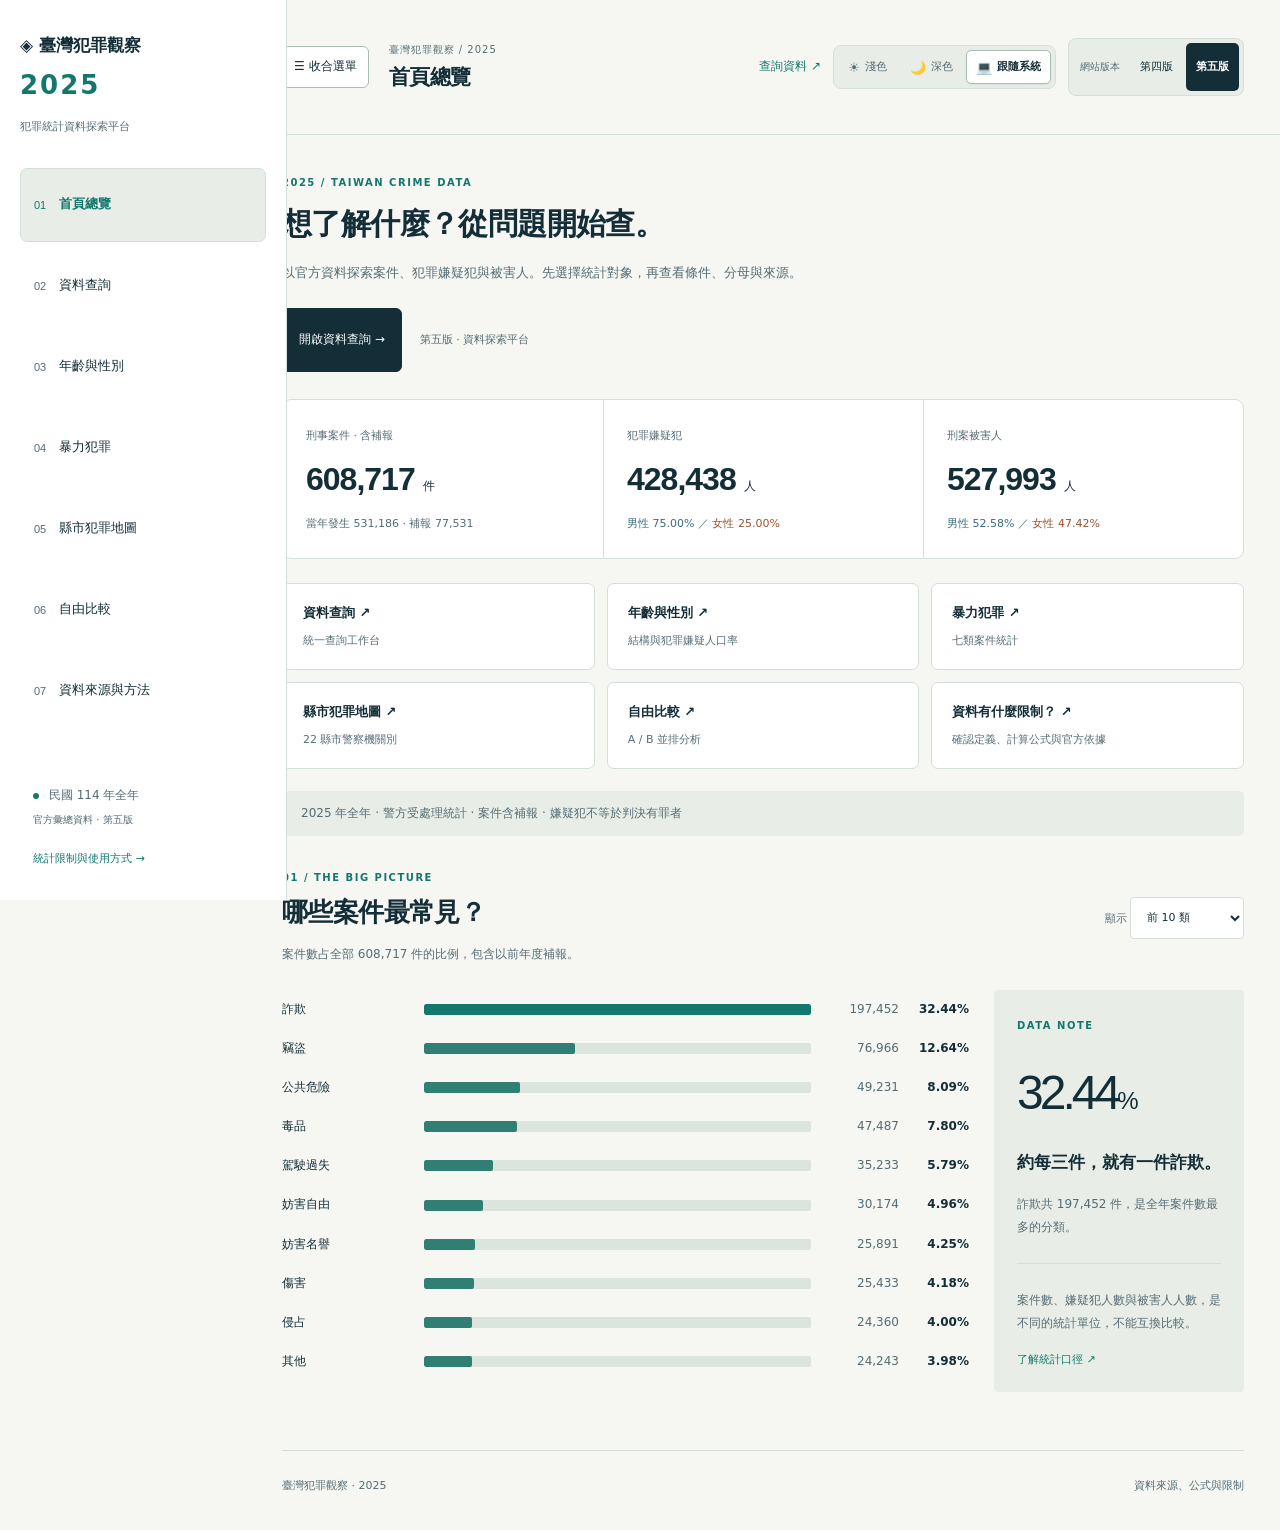
==== commit c3135816: "Add files via upload" ====
--- a/index.html
+++ b/index.html
@@ -1,4 +1,4 @@
-<!doctype html><html lang="zh-Hant"><head><meta charset="utf-8"><meta name="viewport" content="width=device-width,initial-scale=1"><meta name="description" content="臺灣2025年犯罪統計資料探索平台：查詢、年齡與性別、暴力犯罪、縣市地圖與自由比較。"><meta name="color-scheme" content="light dark"><meta name="theme-color" content="#f6f7f3"><title>臺灣犯罪觀察｜2025 第五版</title><script src="./theme.js"></script><link rel="stylesheet" href="./style.css"><link rel="stylesheet" href="./extended.css"><link rel="stylesheet" href="./notes.css"><link rel="stylesheet" href="./theme.css"><link rel="stylesheet" href="./explorers.css"><link rel="stylesheet" href="./platform.css"><link rel="stylesheet" href="./version-switch.css"></head><body><a class="skip-link" href="#main">跳至主要內容</a><aside class="sidebar" id="sidebar"><a class="brand" href="#home">◈ 臺灣犯罪觀察<span>2025</span></a><p class="sidebar-kicker">犯罪統計資料探索平台</p><nav aria-label="主要功能"><a href="#home" data-route="home"><small>01</small><span>首頁總覽</span></a><a href="#query" data-route="query"><small>02</small><span>資料查詢</span></a><a href="#age" data-route="age"><small>03</small><span>年齡與性別</span></a><a href="#violence" data-route="violence"><small>04</small><span>暴力犯罪</span></a><a href="#county-map" data-route="county-map"><small>05</small><span>縣市犯罪地圖</span></a><a href="#compare" data-route="compare"><small>06</small><span>自由比較</span></a><a href="#method" data-route="method"><small>07</small><span>資料來源與方法</span></a></nav><div class="sidebar-bottom"><span class="status-dot"></span> 民國 114 年全年<br><small>官方彙總資料 · 第五版</small><a href="#method">統計限制與使用方式 →</a></div></aside><div class="app-shell"><header class="topbar"><button class="menu-toggle secondary-button" id="menuToggle" aria-expanded="false" aria-controls="sidebar">☰ 選單</button><div><p class="breadcrumb">臺灣犯罪觀察 / 2025</p><h1 id="pageTitle" tabindex="-1">首頁總覽</h1></div><div class="top-actions"><a class="header-query" href="#query">查詢資料 ↗</a><div class="theme-switch" role="group" aria-label="顯示模式"><button type="button" data-theme-mode="light" aria-pressed="false" aria-label="淺色模式"><span class="theme-icon" aria-hidden="true">☀️</span><span>淺色</span></button><button type="button" data-theme-mode="dark" aria-pressed="false" aria-label="深色模式"><span class="theme-icon" aria-hidden="true">🌙</span><span>深色</span></button><button type="button" data-theme-mode="system" aria-pressed="true" aria-label="跟隨系統"><span class="theme-icon" aria-hidden="true">💻</span><span>跟隨系統</span></button></div><span id="themeStatus" class="sr-only" aria-live="polite"></span></div></header><main id="main" tabindex="-1"><div class="workspace" id="page-home" data-page="home" hidden><section class="dashboard-intro"><div class="eyebrow">2025 / TAIWAN CRIME DATA</div><h2>想了解什麼？從問題開始查。</h2><p>以官方資料探索案件、犯罪嫌疑犯與被害人。先選擇統計對象，再查看條件、分母與來源。</p><a class="primary-button" href="#query">開啟資料查詢 →</a><span class="version-tag">第五版 · 資料探索平台</span></section><div class="metrics"><article><label>刑事案件 · 含補報</label><strong>608,717<small>件</small></strong><p>當年發生 531,186 · 補報 77,531</p></article><article><label>犯罪嫌疑犯</label><strong>428,438<small>人</small></strong><p><b class="male-text">男性 75.00%</b> ／ <b class="female-text">女性 25.00%</b></p></article><article><label>刑案被害人</label><strong>527,993<small>人</small></strong><p><b class="male-text">男性 52.58%</b> ／ <b class="female-text">女性 47.42%</b></p></article></div><div class="quick-grid"><a class="quick-card" href="#query"><span>資料查詢 ↗</span><p>統一查詢工作台</p></a><a class="quick-card" href="#age"><span>年齡與性別 ↗</span><p>結構與犯罪嫌疑人口率</p></a><a class="quick-card" href="#violence"><span>暴力犯罪 ↗</span><p>七類案件統計</p></a><a class="quick-card" href="#county-map"><span>縣市犯罪地圖 ↗</span><p>22 縣市警察機關別</p></a><a class="quick-card" href="#compare"><span>自由比較 ↗</span><p>A / B 並排分析</p></a><a class="quick-card" href="#method"><span>資料有什麼限制？ ↗</span><p>確認定義、計算公式與官方依據</p></a></div><p class="context-strip">2025 年全年 · 警方受處理統計 · 案件含補報 · 嫌疑犯不等於判決有罪者</p><section id="overview"><div class="section-head"><div><div class="eyebrow">01 / THE BIG PICTURE</div><h2>哪些案件最常見？</h2><p>案件數占全部 608,717 件的比例，包含以前年度補報。</p></div><label class="select-wrap">顯示 <select id="eventCount"><option value="10">前 10 類</option><option value="51">全部 51 類</option></select></label></div><div class="overview-grid"><div id="eventBars" class="event-bars"></div><aside class="insight"><span class="eyebrow">DATA NOTE</span><div class="big-number">32.44<span>%</span></div><h3>約每三件，就有一件詐欺。</h3><p>詐欺共 197,452 件，是全年案件數最多的分類。</p><hr><p>案件數、嫌疑犯人數與被害人人數，是不同的統計單位，不能互換比較。</p><a href="#method">了解統計口徑 ↗</a></aside></div></section></div><div class="workspace" id="page-query" data-page="query" hidden><section id="query"><div class="section-head"><div><div class="eyebrow">QUERY / DATA WORKBENCH</div><h2>資料查詢工作台</h2><p>選擇資料，再逐步縮小範圍；不支援的條件會停用並說明原因。</p></div><a class="source-link" href="#method">來源與公式 ↗</a></div>
+<!doctype html><html lang="zh-Hant"><head><meta charset="utf-8"><meta name="viewport" content="width=device-width,initial-scale=1"><meta name="description" content="臺灣2025年犯罪統計資料探索平台：查詢、年齡與性別、暴力犯罪、縣市地圖與自由比較。"><meta name="color-scheme" content="light dark"><meta name="theme-color" content="#f6f7f3"><title>臺灣犯罪觀察｜2025 第五版</title><script src="./theme.js"></script><link rel="stylesheet" href="./style.css"><link rel="stylesheet" href="./extended.css"><link rel="stylesheet" href="./notes.css"><link rel="stylesheet" href="./theme.css"><link rel="stylesheet" href="./explorers.css"><link rel="stylesheet" href="./platform.css"><link rel="stylesheet" href="./version-switch.css"></head><body><a class="skip-link" href="#main">跳至主要內容</a><aside class="sidebar" id="sidebar"><a class="brand" href="#home">◈ 臺灣犯罪觀察<span>2025</span></a><p class="sidebar-kicker">犯罪統計資料探索平台</p><nav aria-label="主要功能"><a href="#home" data-route="home"><small>01</small><span>首頁總覽</span></a><a href="#query" data-route="query"><small>02</small><span>資料查詢</span></a><a href="#age" data-route="age"><small>03</small><span>年齡與性別</span></a><a href="#violence" data-route="violence"><small>04</small><span>暴力犯罪</span></a><a href="#county-map" data-route="county-map"><small>05</small><span>縣市犯罪地圖</span></a><a href="#compare" data-route="compare"><small>06</small><span>自由比較</span></a><a href="#method" data-route="method"><small>07</small><span>資料來源與方法</span></a></nav><div class="sidebar-bottom"><span class="status-dot"></span> 民國 114 年全年<br><small>官方彙總資料 · 第五版</small><a href="#method">統計限制與使用方式 →</a></div></aside><div class="app-shell"><header class="topbar"><button class="menu-toggle secondary-button" id="menuToggle" aria-expanded="false" aria-controls="sidebar">☰ 選單</button><div><p class="breadcrumb">臺灣犯罪觀察 / 2025</p><h1 id="pageTitle" tabindex="-1">首頁總覽</h1></div><div class="top-actions"><a class="header-query" href="#query">查詢資料 ↗</a><div class="theme-switch" role="group" aria-label="顯示模式"><button type="button" data-theme-mode="light" aria-pressed="false" aria-label="淺色模式"><span class="theme-icon" aria-hidden="true">☀️</span><span>淺色</span></button><button type="button" data-theme-mode="dark" aria-pressed="false" aria-label="深色模式"><span class="theme-icon" aria-hidden="true">🌙</span><span>深色</span></button><button type="button" data-theme-mode="system" aria-pressed="true" aria-label="跟隨系統"><span class="theme-icon" aria-hidden="true">💻</span><span>跟隨系統</span></button></div><span id="themeStatus" class="sr-only" aria-live="polite"></span><nav class="edition-switch" aria-label="網站版本切換" data-current-version="5"><span>網站版本</span><a href="./v4.html" data-version-target="4">第四版</a><a href="./index.html" data-version-target="5" aria-current="page">第五版</a></nav></div></header><main id="main" tabindex="-1"><div class="workspace" id="page-home" data-page="home" hidden><section class="dashboard-intro"><div class="eyebrow">2025 / TAIWAN CRIME DATA</div><h2>想了解什麼？從問題開始查。</h2><p>以官方資料探索案件、犯罪嫌疑犯與被害人。先選擇統計對象，再查看條件、分母與來源。</p><a class="primary-button" href="#query">開啟資料查詢 →</a><span class="version-tag">第五版 · 資料探索平台</span></section><div class="metrics"><article><label>刑事案件 · 含補報</label><strong>608,717<small>件</small></strong><p>當年發生 531,186 · 補報 77,531</p></article><article><label>犯罪嫌疑犯</label><strong>428,438<small>人</small></strong><p><b class="male-text">男性 75.00%</b> ／ <b class="female-text">女性 25.00%</b></p></article><article><label>刑案被害人</label><strong>527,993<small>人</small></strong><p><b class="male-text">男性 52.58%</b> ／ <b class="female-text">女性 47.42%</b></p></article></div><div class="quick-grid"><a class="quick-card" href="#query"><span>資料查詢 ↗</span><p>統一查詢工作台</p></a><a class="quick-card" href="#age"><span>年齡與性別 ↗</span><p>結構與犯罪嫌疑人口率</p></a><a class="quick-card" href="#violence"><span>暴力犯罪 ↗</span><p>七類案件統計</p></a><a class="quick-card" href="#county-map"><span>縣市犯罪地圖 ↗</span><p>22 縣市警察機關別</p></a><a class="quick-card" href="#compare"><span>自由比較 ↗</span><p>A / B 並排分析</p></a><a class="quick-card" href="#method"><span>資料有什麼限制？ ↗</span><p>確認定義、計算公式與官方依據</p></a></div><p class="context-strip">2025 年全年 · 警方受處理統計 · 案件含補報 · 嫌疑犯不等於判決有罪者</p><section id="overview"><div class="section-head"><div><div class="eyebrow">01 / THE BIG PICTURE</div><h2>哪些案件最常見？</h2><p>案件數占全部 608,717 件的比例，包含以前年度補報。</p></div><label class="select-wrap">顯示 <select id="eventCount"><option value="10">前 10 類</option><option value="51">全部 51 類</option></select></label></div><div class="overview-grid"><div id="eventBars" class="event-bars"></div><aside class="insight"><span class="eyebrow">DATA NOTE</span><div class="big-number">32.44<span>%</span></div><h3>約每三件，就有一件詐欺。</h3><p>詐欺共 197,452 件，是全年案件數最多的分類。</p><hr><p>案件數、嫌疑犯人數與被害人人數，是不同的統計單位，不能互換比較。</p><a href="#method">了解統計口徑 ↗</a></aside></div></section></div><div class="workspace" id="page-query" data-page="query" hidden><section id="query"><div class="section-head"><div><div class="eyebrow">QUERY / DATA WORKBENCH</div><h2>資料查詢工作台</h2><p>選擇資料，再逐步縮小範圍；不支援的條件會停用並說明原因。</p></div><a class="source-link" href="#method">來源與公式 ↗</a></div>
 <details class="filter-drawer" open><summary>查詢條件<span>展開／收合</span></summary><div class="query-filters">
 <label for="qObject">查詢對象<select id="qObject"><option value="suspects">犯罪嫌疑犯</option><option value="victims">被害人</option><option value="cases">刑事案件</option></select></label>
 <label for="qRegion">資料地區<select id="qRegion"></select></label>
@@ -31,4 +31,4 @@
 <p class="small-note">22 縣市合計 600,909 件；另有署所屬機關 7,808 件，不分配至縣市，兩者合計為全國 608,717 件。案類分布使用 51 個互不重複分類；暴力犯罪七案類為重疊的另項觀察，不重複加總。縣市率＝該縣市警察機關案類件數÷同縣市戶籍年中人口近似值×100,000；全般刑案計算結果已逐縣市與官方表 1 核對。</p><div class="source-strip"><a target="_blank" rel="noopener" href="https://www.npa.gov.tw/ch/app/data/view?id=2217&module=wg056&serno=fbf5a752-9c50-4eb1-a3ac-8d4f7112c70a">警政署表 1、表 4 與地理限制 ↗</a><a target="_blank" rel="noopener" href="https://data.gov.tw/dataset/14226">各縣市人口分母 ↗</a><a target="_blank" rel="noopener" href="https://github.com/dkaoster/taiwan-atlas">地理邊界：taiwan-atlas 2021.9.20／內政部 ↗</a><a href="./map-license.txt" download>地圖 MIT 授權</a></div></section></div><div class="workspace" id="page-compare" data-page="compare" hidden><section id="compare"><div class="section-head"><div><div class="eyebrow">05 / COMPARE SIDE BY SIDE</div><h2>自由比較，不用來回切換。</h2><p>自行設定兩組年齡、案類與性別，在同一畫面查看數值、比例與差異。</p></div><span class="calculation-badge">2025 年全年 · 差異由本站計算</span></div>
 <div class="compare-toolbar"><label>觀察對象 <select id="comparePopulation"><option value="suspects">犯罪嫌疑犯</option><option value="victims">被害人</option></select></label><label>比較指標 <select id="compareMetric"><option value="count">人數</option><option value="share">占該年齡層全部人數</option><option value="rate">犯罪嫌疑人口率（本站計算）</option></select></label><div class="compare-presets" role="group" aria-label="比較範例"><button data-compare-preset="age">比較兩個年齡層</button><button data-compare-preset="crime">比較兩種犯罪</button><button data-compare-preset="sex">比較男女</button></div></div>
 <p class="filter-limit" id="compareWarning" role="status"></p><p id="compareMetricNote" class="comparison-explanation"></p><div class="comparison-grid"><article class="panel compare-card"><div class="compare-card-head"><span class="group-badge group-a">A</span><h3>第一組</h3></div><div class="compare-fields"><label for="compareAgeA">年齡層</label><select id="compareAgeA"></select><label for="compareCrimeA">犯罪類型</label><select id="compareCrimeA"></select><label for="compareSexA">性別</label><select id="compareSexA"><option value="total">男女合計</option><option value="male">男性</option><option value="female">女性</option></select></div><div id="compareChartA" class="compare-result"></div></article><article class="panel compare-card"><div class="compare-card-head"><span class="group-badge group-b">B</span><h3>第二組</h3></div><div class="compare-fields"><label for="compareAgeB">年齡層</label><select id="compareAgeB"></select><label for="compareCrimeB">犯罪類型</label><select id="compareCrimeB"></select><label for="compareSexB">性別</label><select id="compareSexB"><option value="total">男女合計</option><option value="male">男性</option><option value="female">女性</option></select></div><div id="compareChartB" class="compare-result"></div></article></div>
-<div id="compareDifference" class="difference-grid" role="status" aria-live="polite"></div><div class="comparison-footer"><p>兩張圖共用比例尺，差異以未四捨五入數值計算，可能與畫面小數相減略有差異。若同時改變年齡、案類與性別，差異不能歸因於單一因素。合計類別與其子類可能重疊；本比較不將兩組相加。</p><button id="compareDownload">下載兩組比較 CSV ↓</button></div><p class="small-note">嫌疑犯不等於判決有罪者。男女資料沒有案件層級的加害者與被害者性別配對，不能用來推算「誰對誰」犯罪。被害人的年齡分組依官方表 16；本區不提供被害人口率。</p></section></div><div class="workspace" id="page-method" data-page="method" hidden><section id="method" class="method"><div><div class="eyebrow">07 / SOURCES & METHODOLOGY</div><h2>讀懂資料，也讀懂界線。</h2><p>期間：2025 年 1–12 月（民國 114 年）<br>資料查閱：2026 年 11 月 2 日</p><a target="_blank" rel="noopener" href="https://www.npa.gov.tw/ch/app/data/view?id=2217&module=wg056&serno=fbf5a752-9c50-4eb1-a3ac-8d4f7112c70a">前往警政署官方資料 ↗</a></div><div class="method-notes"><article><b>01　比例如何計算</b><p>案件占比＝該案類件數 ÷ 全部案件。男女占比＝該組男性或女性人數 ÷ 該組總人數；不等於各性別人口的犯罪率。</p></article><article><b>02　資料範圍與身分</b><p>取自警政署重要統計結果表 4、7、16，限警察受處理資料，未涵蓋未報案犯罪。嫌疑犯不等於經法院判決有罪者；人數沿用官方計數，不宜視為全年去重的獨立個人。</p></article><article><b>03　年齡分組與分類限制</b><p>嫌疑犯與被害人採各自官方年齡分組，不能直接逐組對照。未滿 12 歲嫌疑犯自 2020 年 6 月 19 日起不列統計。「其他」保留官方合併分類，未單列不表示零件數或零被害人。</p></article><article><b>04　補報與排名</b><p>608,717 件含以前年度補報 77,531 件，不全是 2025 年發生的案件。前五大為已公布具名案類的人數排名；案件分類採互不重複的 51 類，合計已核對。</p></article><article><b>05　犯罪嫌疑人口率</b><p>本站以 2025 年全年表 7 修訂人數，除以內政部同齡同性別年中人口近似值，再乘 10 萬。年中人口近似值採 2024 年底及 2025 年底人口平均；本節人口率統一標示「本站計算」，不代表全部數值由警政署直接公布。全體人口率與各年齡層人口率的分母不同；它們均與嫌疑犯結構占比不同。</p></article><article><b>06　暴力犯罪來源</b><p>新增七案類資料採警政署 2026-05-27「114年暴力犯罪概況」，已核對發生數 503 件、嫌疑犯 820 人、被害人 583 人與原始表一致。案件與人數使用不同計數口徑，不能逐案對應。</p></article><article><b>07　無法推算犯罪方向</b><p>本網站可分別呈現犯罪嫌疑犯與被害人的性別分布，但因公開統計未提供案件層級的加害者與被害者性別配對資料，無法推算不同性別間的犯罪方向及其比例。</p></article><article><b>08　縣市地圖與比較</b><p>2025 年縣市案件採警察機關別統計，不是逐案實際發生地或嫌疑犯居住地。縣市刑案發生率以各縣市警察機關案件數及同縣市戶籍年中人口近似值由本站計算；不同於犯罪嫌疑人口率，單位為件。地圖僅供同口徑數據觀察，不應直接解讀為治安好壞。自由比較的占比差異採百分點，相對變化及倍數在基準 A 為零時不計。</p></article></div></section><section class="version-history"><h3>版本紀錄與查閱日期</h3><p>資料查閱日期沿用第四版：2026-11-02。第五版重構日期：2026-11-02。</p><table><thead><tr><th>版本</th><th>調整內容</th></tr></thead><tbody><tr><td>第五版</td><td>七工作區、統一查詢、統計條件驗證與響應式導覽；未更新原始數據。</td></tr><tr><td>第四版</td><td>自由比較、22 縣市地圖、三種主題與 CSV。</td></tr></tbody></table><h3>公式速查</h3><p>人數占比＝所選人數 ÷ 同齡全部案類男女合計人數 × 100%。案件占比＝案類件數 ÷ 同地區全部案件 × 100%。犯罪嫌疑人口率＝所選嫌疑犯人數 ÷ 同齡同性別人口近似值 × 100,000。縣市刑案發生率＝該縣市警察機關案類件數 ÷ 同縣市戶籍人口近似值 × 100,000。人口近似值＝（2024 年底人口＋2025 年底人口）÷ 2。</p><p>差異＝B − A；占比差異單位為百分點。相對變化＝（B − A）÷ A × 100%；倍數＝B ÷ A。A 為零時，相對變化與倍數不適用。案件含以前年度補報，人口率不等於個人犯罪機率。</p></section></div><footer><span>臺灣犯罪觀察 · 2025</span><a href="#method">資料來源、公式與限制</a></footer><noscript>本平台需要 JavaScript 才能篩選、導覽及計算，請啟用 JavaScript。原始資料請查閱警政署重要統計結果表。</noscript></main></div><script src="./data.js"></script><script src="./app.js"></script><script src="./extended-data.js"></script><script src="./extended.js"></script><script src="./county-data.js"></script><script src="./explorer-math.js"></script><script src="./explorers.js"></script><script src="./query-model.js"></script><script src="./query.js"></script><script src="./platform.js"></script><nav class="edition-switch" aria-label="網站版本切換" data-current-version="5"><span>網站版本</span><a href="./v4.html" data-version-target="4">第四版 · 長頁報告</a><a href="./index.html" data-version-target="5" aria-current="page">第五版 · 資料平台</a></nav><script src="./version-switch.js"></script></body></html>+<div id="compareDifference" class="difference-grid" role="status" aria-live="polite"></div><div class="comparison-footer"><p>兩張圖共用比例尺，差異以未四捨五入數值計算，可能與畫面小數相減略有差異。若同時改變年齡、案類與性別，差異不能歸因於單一因素。合計類別與其子類可能重疊；本比較不將兩組相加。</p><button id="compareDownload">下載兩組比較 CSV ↓</button></div><p class="small-note">嫌疑犯不等於判決有罪者。男女資料沒有案件層級的加害者與被害者性別配對，不能用來推算「誰對誰」犯罪。被害人的年齡分組依官方表 16；本區不提供被害人口率。</p></section></div><div class="workspace" id="page-method" data-page="method" hidden><section id="method" class="method"><div><div class="eyebrow">07 / SOURCES & METHODOLOGY</div><h2>讀懂資料，也讀懂界線。</h2><p>期間：2025 年 1–12 月（民國 114 年）<br>資料查閱：2026 年 11 月 2 日</p><a target="_blank" rel="noopener" href="https://www.npa.gov.tw/ch/app/data/view?id=2217&module=wg056&serno=fbf5a752-9c50-4eb1-a3ac-8d4f7112c70a">前往警政署官方資料 ↗</a></div><div class="method-notes"><article><b>01　比例如何計算</b><p>案件占比＝該案類件數 ÷ 全部案件。男女占比＝該組男性或女性人數 ÷ 該組總人數；不等於各性別人口的犯罪率。</p></article><article><b>02　資料範圍與身分</b><p>取自警政署重要統計結果表 4、7、16，限警察受處理資料，未涵蓋未報案犯罪。嫌疑犯不等於經法院判決有罪者；人數沿用官方計數，不宜視為全年去重的獨立個人。</p></article><article><b>03　年齡分組與分類限制</b><p>嫌疑犯與被害人採各自官方年齡分組，不能直接逐組對照。未滿 12 歲嫌疑犯自 2020 年 6 月 19 日起不列統計。「其他」保留官方合併分類，未單列不表示零件數或零被害人。</p></article><article><b>04　補報與排名</b><p>608,717 件含以前年度補報 77,531 件，不全是 2025 年發生的案件。前五大為已公布具名案類的人數排名；案件分類採互不重複的 51 類，合計已核對。</p></article><article><b>05　犯罪嫌疑人口率</b><p>本站以 2025 年全年表 7 修訂人數，除以內政部同齡同性別年中人口近似值，再乘 10 萬。年中人口近似值採 2024 年底及 2025 年底人口平均；本節人口率統一標示「本站計算」，不代表全部數值由警政署直接公布。全體人口率與各年齡層人口率的分母不同；它們均與嫌疑犯結構占比不同。</p></article><article><b>06　暴力犯罪來源</b><p>新增七案類資料採警政署 2026-05-27「114年暴力犯罪概況」，已核對發生數 503 件、嫌疑犯 820 人、被害人 583 人與原始表一致。案件與人數使用不同計數口徑，不能逐案對應。</p></article><article><b>07　無法推算犯罪方向</b><p>本網站可分別呈現犯罪嫌疑犯與被害人的性別分布，但因公開統計未提供案件層級的加害者與被害者性別配對資料，無法推算不同性別間的犯罪方向及其比例。</p></article><article><b>08　縣市地圖與比較</b><p>2025 年縣市案件採警察機關別統計，不是逐案實際發生地或嫌疑犯居住地。縣市刑案發生率以各縣市警察機關案件數及同縣市戶籍年中人口近似值由本站計算；不同於犯罪嫌疑人口率，單位為件。地圖僅供同口徑數據觀察，不應直接解讀為治安好壞。自由比較的占比差異採百分點，相對變化及倍數在基準 A 為零時不計。</p></article></div></section><section class="version-history"><h3>版本紀錄與查閱日期</h3><p>資料查閱日期沿用第四版：2026-11-02。第五版重構日期：2026-11-02。</p><table><thead><tr><th>版本</th><th>調整內容</th></tr></thead><tbody><tr><td>第五版</td><td>七工作區、統一查詢、統計條件驗證與響應式導覽；未更新原始數據。</td></tr><tr><td>第四版</td><td>自由比較、22 縣市地圖、三種主題與 CSV。</td></tr></tbody></table><h3>公式速查</h3><p>人數占比＝所選人數 ÷ 同齡全部案類男女合計人數 × 100%。案件占比＝案類件數 ÷ 同地區全部案件 × 100%。犯罪嫌疑人口率＝所選嫌疑犯人數 ÷ 同齡同性別人口近似值 × 100,000。縣市刑案發生率＝該縣市警察機關案類件數 ÷ 同縣市戶籍人口近似值 × 100,000。人口近似值＝（2024 年底人口＋2025 年底人口）÷ 2。</p><p>差異＝B − A；占比差異單位為百分點。相對變化＝（B − A）÷ A × 100%；倍數＝B ÷ A。A 為零時，相對變化與倍數不適用。案件含以前年度補報，人口率不等於個人犯罪機率。</p></section></div><footer><span>臺灣犯罪觀察 · 2025</span><a href="#method">資料來源、公式與限制</a></footer><noscript>本平台需要 JavaScript 才能篩選、導覽及計算，請啟用 JavaScript。原始資料請查閱警政署重要統計結果表。</noscript></main></div><script src="./data.js"></script><script src="./app.js"></script><script src="./extended-data.js"></script><script src="./extended.js"></script><script src="./county-data.js"></script><script src="./explorer-math.js"></script><script src="./explorers.js"></script><script src="./query-model.js"></script><script src="./query.js"></script><script src="./platform.js"></script><script src="./version-switch.js"></script></body></html>
--- a/version-switch.css
+++ b/version-switch.css
@@ -1,9 +1,34 @@
-/* Shared by the original report and the fifth-edition data platform. */
-body{padding-bottom:82px}
-nav.edition-switch{position:fixed;right:18px;bottom:16px;z-index:50;display:flex;flex-wrap:wrap;align-items:center;justify-content:center;gap:5px;margin:0;padding:6px;background:var(--surface,#fff);color:var(--ink,#142e38);border:1px solid var(--line-strong,#a8bdb4);border-radius:10px;box-shadow:0 4px 20px var(--shadow,#17382d15);width:auto;max-width:calc(100vw - 24px);font-size:12px}
-nav.edition-switch>span{padding:0 9px;color:var(--muted,#566c75);font-size:11px}
-nav.edition-switch>a{display:inline-flex!important;align-items:center;justify-content:center;min-height:40px;padding:8px 12px;border:1px solid transparent;border-radius:6px;white-space:nowrap;color:var(--ink,#142e38);font-size:12px;text-decoration:none}
+/* Header controls never float over content or mobile navigation. */
+nav.edition-switch{position:static;display:flex;flex:0 0 auto;flex-wrap:nowrap;align-items:center;justify-content:center;gap:3px;margin:0;padding:4px;background:var(--surface-soft,#e8eee7);color:var(--ink,#142e38);border:1px solid var(--line,#d5dfd9);border-radius:8px;width:auto;max-width:100%;font-size:11px}
+nav.edition-switch>span{padding:0 7px;color:var(--muted,#566c75);font-size:10px;white-space:nowrap}
+nav.edition-switch>a{display:inline-flex!important;align-items:center;justify-content:center;min-height:34px;padding:6px 9px;border:1px solid transparent;border-radius:5px;white-space:nowrap;color:var(--ink,#142e38);font-size:11px;text-decoration:none}
 nav.edition-switch>a:hover{background:var(--hover,#e9f0e8)}
 nav.edition-switch>a[aria-current="page"]{background:var(--solid,#142e38);color:var(--on-solid,#fff);font-weight:700}
 nav.edition-switch>a:focus-visible{outline:3px solid var(--focus,#9d6518);outline-offset:2px}
-@media(max-width:500px){nav.edition-switch{left:12px;right:12px;bottom:10px;max-width:none;gap:4px}nav.edition-switch>span{display:none}nav.edition-switch>a{flex:1;padding:8px 7px;font-size:11px}}
+.topbar .top-actions{flex-wrap:wrap;gap:8px 12px;justify-content:flex-end;min-width:0}
+.topbar .menu-toggle{display:inline-flex;flex:0 0 auto;white-space:nowrap;font-size:12px;padding:8px 11px}
+.topbar>div:not(.top-actions){min-width:0}
+.sidebar.collapsed{transform:translateX(-100%);visibility:hidden;pointer-events:none}
+.sidebar.collapsed+.app-shell{margin-left:0}
+html{scroll-padding-top:calc(var(--platform-header-height,125px) + 20px)}
+@media(min-width:801px){.topbar{flex-wrap:wrap}.topbar .top-actions{margin-left:auto}.topbar h1{white-space:nowrap}}
+@media(min-width:801px) and (max-width:1150px){.topbar .top-actions{flex-basis:100%}}
+@media(max-width:800px){
+  .topbar .top-actions{display:flex;justify-content:flex-start;gap:7px;width:100%;grid-column:1/-1}
+  .topbar .theme-switch{width:auto;flex:1 1 230px;order:0}
+  .topbar .edition-switch{flex:0 1 auto;order:1}
+  .topbar .edition-switch>span{display:none}
+  .sidebar{top:var(--platform-header-height,125px)}
+  .sidebar.open{visibility:visible}
+  .scope-notice,#pairing-title,#age-scope-title,.workspace section{scroll-margin-top:calc(var(--platform-header-height,125px) + 20px)}
+  body>header>.theme-switch{order:2;flex:1 1 230px;width:auto}
+  body>header>.edition-switch{order:3;margin-left:auto}
+  nav.edition-switch>a{padding:6px 10px}
+}
+@media(max-width:500px){
+  .topbar .edition-switch{flex:1 1 100%;width:100%}
+  .topbar .theme-switch{flex-basis:100%;width:100%}
+  nav.edition-switch>a{flex:1}
+  body>header>.edition-switch{width:100%;margin:0}
+  body>header>.edition-switch>span{display:none}
+}
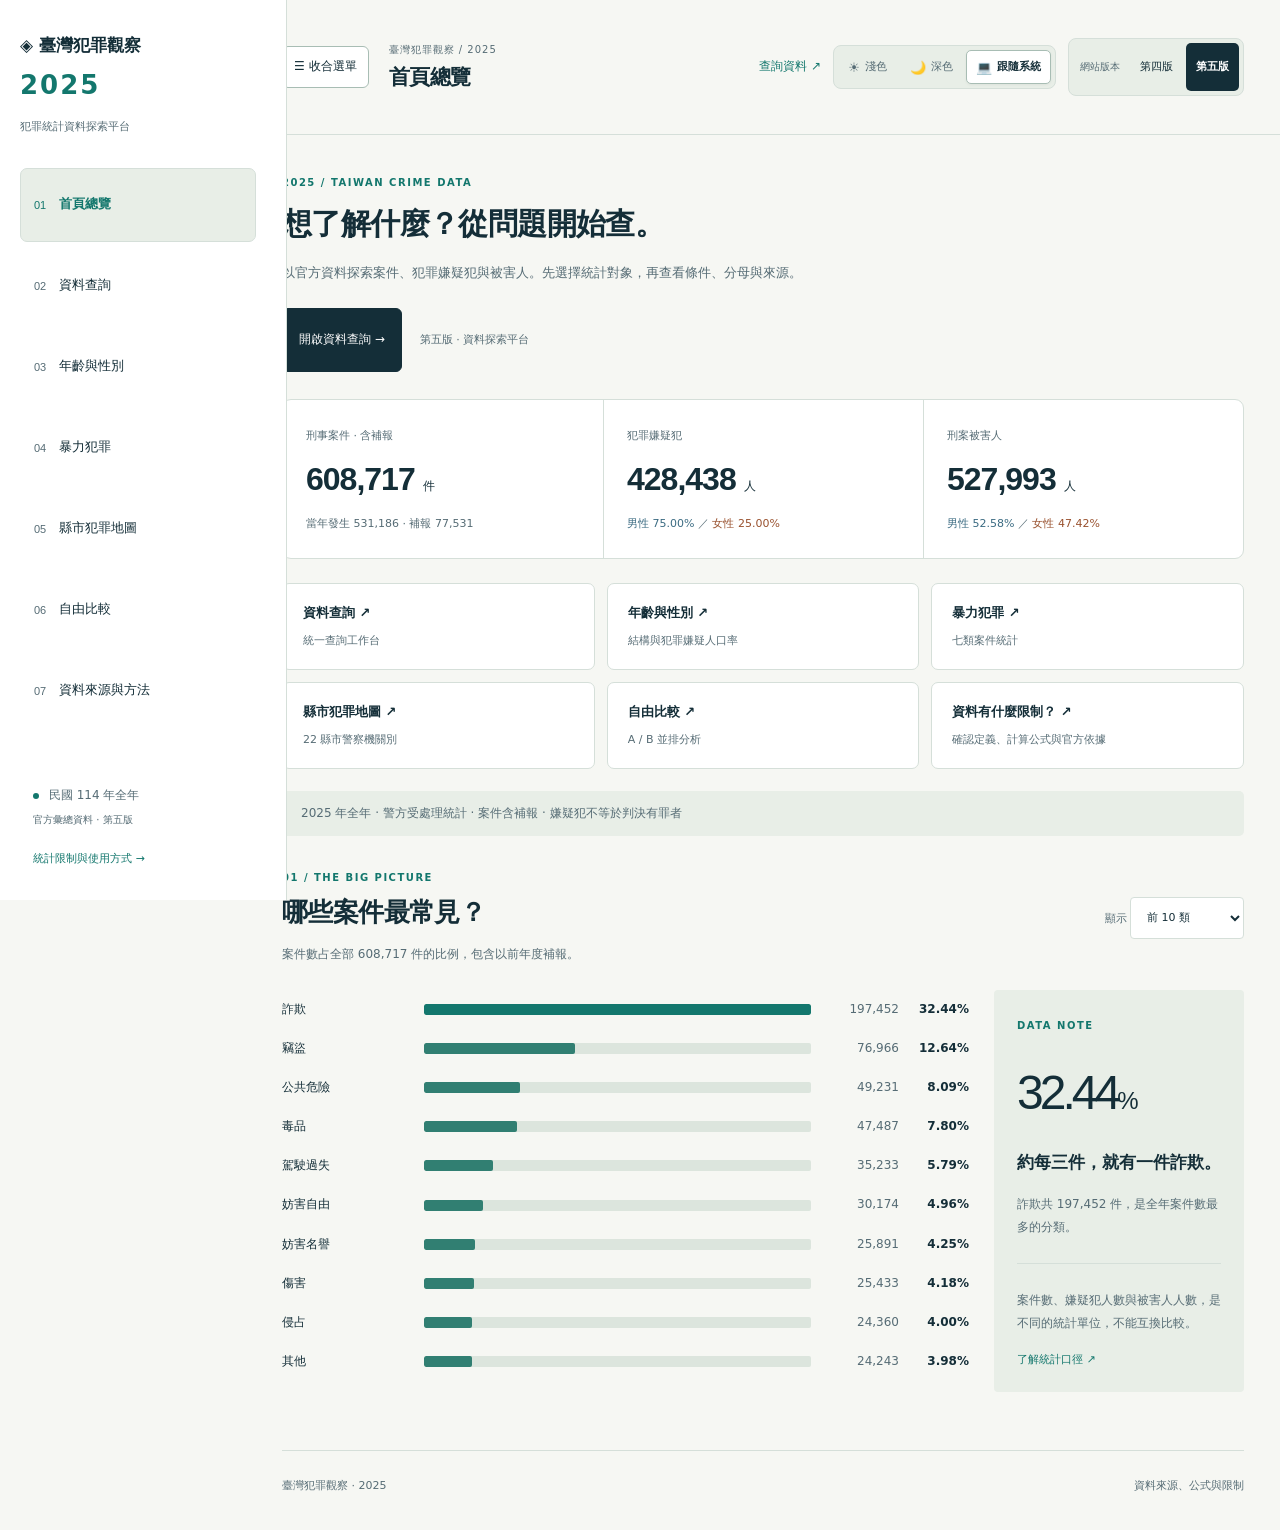
==== commit 988abbd8: "Add files via upload" ====
--- a/index.html
+++ b/index.html
@@ -1,4 +1,4 @@
-<!doctype html><html lang="zh-Hant"><head><meta charset="utf-8"><meta name="viewport" content="width=device-width,initial-scale=1"><meta name="description" content="臺灣2025年犯罪統計資料探索平台：查詢、年齡與性別、暴力犯罪、縣市地圖與自由比較。"><meta name="color-scheme" content="light dark"><meta name="theme-color" content="#f6f7f3"><title>臺灣犯罪觀察｜2025 第五版</title><script src="./theme.js"></script><link rel="stylesheet" href="./style.css"><link rel="stylesheet" href="./extended.css"><link rel="stylesheet" href="./notes.css"><link rel="stylesheet" href="./theme.css"><link rel="stylesheet" href="./explorers.css"><link rel="stylesheet" href="./platform.css"><link rel="stylesheet" href="./version-switch.css"></head><body><a class="skip-link" href="#main">跳至主要內容</a><aside class="sidebar" id="sidebar"><a class="brand" href="#home">◈ 臺灣犯罪觀察<span>2025</span></a><p class="sidebar-kicker">犯罪統計資料探索平台</p><nav aria-label="主要功能"><a href="#home" data-route="home"><small>01</small><span>首頁總覽</span></a><a href="#query" data-route="query"><small>02</small><span>資料查詢</span></a><a href="#age" data-route="age"><small>03</small><span>年齡與性別</span></a><a href="#violence" data-route="violence"><small>04</small><span>暴力犯罪</span></a><a href="#county-map" data-route="county-map"><small>05</small><span>縣市犯罪地圖</span></a><a href="#compare" data-route="compare"><small>06</small><span>自由比較</span></a><a href="#method" data-route="method"><small>07</small><span>資料來源與方法</span></a></nav><div class="sidebar-bottom"><span class="status-dot"></span> 民國 114 年全年<br><small>官方彙總資料 · 第五版</small><a href="#method">統計限制與使用方式 →</a></div></aside><div class="app-shell"><header class="topbar"><button class="menu-toggle secondary-button" id="menuToggle" aria-expanded="false" aria-controls="sidebar">☰ 選單</button><div><p class="breadcrumb">臺灣犯罪觀察 / 2025</p><h1 id="pageTitle" tabindex="-1">首頁總覽</h1></div><div class="top-actions"><a class="header-query" href="#query">查詢資料 ↗</a><div class="theme-switch" role="group" aria-label="顯示模式"><button type="button" data-theme-mode="light" aria-pressed="false" aria-label="淺色模式"><span class="theme-icon" aria-hidden="true">☀️</span><span>淺色</span></button><button type="button" data-theme-mode="dark" aria-pressed="false" aria-label="深色模式"><span class="theme-icon" aria-hidden="true">🌙</span><span>深色</span></button><button type="button" data-theme-mode="system" aria-pressed="true" aria-label="跟隨系統"><span class="theme-icon" aria-hidden="true">💻</span><span>跟隨系統</span></button></div><span id="themeStatus" class="sr-only" aria-live="polite"></span><nav class="edition-switch" aria-label="網站版本切換" data-current-version="5"><span>網站版本</span><a href="./v4.html" data-version-target="4">第四版</a><a href="./index.html" data-version-target="5" aria-current="page">第五版</a></nav></div></header><main id="main" tabindex="-1"><div class="workspace" id="page-home" data-page="home" hidden><section class="dashboard-intro"><div class="eyebrow">2025 / TAIWAN CRIME DATA</div><h2>想了解什麼？從問題開始查。</h2><p>以官方資料探索案件、犯罪嫌疑犯與被害人。先選擇統計對象，再查看條件、分母與來源。</p><a class="primary-button" href="#query">開啟資料查詢 →</a><span class="version-tag">第五版 · 資料探索平台</span></section><div class="metrics"><article><label>刑事案件 · 含補報</label><strong>608,717<small>件</small></strong><p>當年發生 531,186 · 補報 77,531</p></article><article><label>犯罪嫌疑犯</label><strong>428,438<small>人</small></strong><p><b class="male-text">男性 75.00%</b> ／ <b class="female-text">女性 25.00%</b></p></article><article><label>刑案被害人</label><strong>527,993<small>人</small></strong><p><b class="male-text">男性 52.58%</b> ／ <b class="female-text">女性 47.42%</b></p></article></div><div class="quick-grid"><a class="quick-card" href="#query"><span>資料查詢 ↗</span><p>統一查詢工作台</p></a><a class="quick-card" href="#age"><span>年齡與性別 ↗</span><p>結構與犯罪嫌疑人口率</p></a><a class="quick-card" href="#violence"><span>暴力犯罪 ↗</span><p>七類案件統計</p></a><a class="quick-card" href="#county-map"><span>縣市犯罪地圖 ↗</span><p>22 縣市警察機關別</p></a><a class="quick-card" href="#compare"><span>自由比較 ↗</span><p>A / B 並排分析</p></a><a class="quick-card" href="#method"><span>資料有什麼限制？ ↗</span><p>確認定義、計算公式與官方依據</p></a></div><p class="context-strip">2025 年全年 · 警方受處理統計 · 案件含補報 · 嫌疑犯不等於判決有罪者</p><section id="overview"><div class="section-head"><div><div class="eyebrow">01 / THE BIG PICTURE</div><h2>哪些案件最常見？</h2><p>案件數占全部 608,717 件的比例，包含以前年度補報。</p></div><label class="select-wrap">顯示 <select id="eventCount"><option value="10">前 10 類</option><option value="51">全部 51 類</option></select></label></div><div class="overview-grid"><div id="eventBars" class="event-bars"></div><aside class="insight"><span class="eyebrow">DATA NOTE</span><div class="big-number">32.44<span>%</span></div><h3>約每三件，就有一件詐欺。</h3><p>詐欺共 197,452 件，是全年案件數最多的分類。</p><hr><p>案件數、嫌疑犯人數與被害人人數，是不同的統計單位，不能互換比較。</p><a href="#method">了解統計口徑 ↗</a></aside></div></section></div><div class="workspace" id="page-query" data-page="query" hidden><section id="query"><div class="section-head"><div><div class="eyebrow">QUERY / DATA WORKBENCH</div><h2>資料查詢工作台</h2><p>選擇資料，再逐步縮小範圍；不支援的條件會停用並說明原因。</p></div><a class="source-link" href="#method">來源與公式 ↗</a></div>
+<!doctype html><html lang="zh-Hant"><head><meta charset="utf-8"><meta name="viewport" content="width=device-width,initial-scale=1"><meta name="description" content="臺灣2025年犯罪統計資料探索平台：查詢、年齡與性別、暴力犯罪、縣市地圖與自由比較。"><meta name="color-scheme" content="light dark"><meta name="theme-color" content="#f6f7f3"><title>臺灣犯罪觀察｜2025 第五版</title><script src="./theme.js"></script><link rel="stylesheet" href="./style.css"><link rel="stylesheet" href="./extended.css"><link rel="stylesheet" href="./notes.css"><link rel="stylesheet" href="./theme.css"><link rel="stylesheet" href="./explorers.css"><link rel="stylesheet" href="./platform.css"><link rel="stylesheet" href="./version-switch.css"></head><body><a class="skip-link" href="#main">跳至主要內容</a><aside class="sidebar" id="sidebar"><div class="mobile-menu-head"><strong>功能選單</strong><button type="button" id="menuClose" aria-label="關閉導覽選單">×</button></div><a class="brand" href="#home">◈ 臺灣犯罪觀察<span>2025</span></a><p class="sidebar-kicker">犯罪統計資料探索平台</p><nav aria-label="主要功能"><a href="#home" data-route="home"><small>01</small><span>首頁總覽</span></a><a href="#query" data-route="query"><small>02</small><span>資料查詢</span></a><a href="#age" data-route="age"><small>03</small><span>年齡與性別</span></a><a href="#violence" data-route="violence"><small>04</small><span>暴力犯罪</span></a><a href="#county-map" data-route="county-map"><small>05</small><span>縣市犯罪地圖</span></a><a href="#compare" data-route="compare"><small>06</small><span>自由比較</span></a><a href="#method" data-route="method"><small>07</small><span>資料來源與方法</span></a></nav><div class="sidebar-bottom"><span class="status-dot"></span> 民國 114 年全年<br><small>官方彙總資料 · 第五版</small><a href="#method">統計限制與使用方式 →</a></div></aside><div class="app-shell"><div class="menu-backdrop" aria-hidden="true"></div><header class="topbar"><button class="menu-toggle secondary-button" id="menuToggle" aria-expanded="false" aria-controls="sidebar">☰ 選單</button><div><p class="breadcrumb">臺灣犯罪觀察 / 2025</p><h1 id="pageTitle" tabindex="-1">首頁總覽</h1></div><div class="top-actions"><a class="header-query" href="#query">查詢資料 ↗</a><div class="theme-switch" role="group" aria-label="顯示模式"><button type="button" data-theme-mode="light" aria-pressed="false" aria-label="淺色模式"><span class="theme-icon" aria-hidden="true">☀️</span><span>淺色</span></button><button type="button" data-theme-mode="dark" aria-pressed="false" aria-label="深色模式"><span class="theme-icon" aria-hidden="true">🌙</span><span>深色</span></button><button type="button" data-theme-mode="system" aria-pressed="true" aria-label="跟隨系統"><span class="theme-icon" aria-hidden="true">💻</span><span>跟隨系統</span></button></div><span id="themeStatus" class="sr-only" aria-live="polite"></span><nav class="edition-switch" aria-label="網站版本切換" data-current-version="5"><span>網站版本</span><a href="./v4.html" data-version-target="4">第四版</a><a href="./index.html" data-version-target="5" aria-current="page">第五版</a></nav></div></header><main id="main" tabindex="-1"><div class="workspace" id="page-home" data-page="home" hidden><section class="dashboard-intro"><div class="eyebrow">2025 / TAIWAN CRIME DATA</div><h2>想了解什麼？從問題開始查。</h2><p>以官方資料探索案件、犯罪嫌疑犯與被害人。先選擇統計對象，再查看條件、分母與來源。</p><a class="primary-button" href="#query">開啟資料查詢 →</a><span class="version-tag">第五版 · 資料探索平台</span></section><div class="metrics"><article><label>刑事案件 · 含補報</label><strong>608,717<small>件</small></strong><p>當年發生 531,186 · 補報 77,531</p></article><article><label>犯罪嫌疑犯</label><strong>428,438<small>人</small></strong><p><b class="male-text">男性 75.00%</b> ／ <b class="female-text">女性 25.00%</b></p></article><article><label>刑案被害人</label><strong>527,993<small>人</small></strong><p><b class="male-text">男性 52.58%</b> ／ <b class="female-text">女性 47.42%</b></p></article></div><div class="quick-grid"><a class="quick-card" href="#query"><span>資料查詢 ↗</span><p>統一查詢工作台</p></a><a class="quick-card" href="#age"><span>年齡與性別 ↗</span><p>結構與犯罪嫌疑人口率</p></a><a class="quick-card" href="#violence"><span>暴力犯罪 ↗</span><p>七類案件統計</p></a><a class="quick-card" href="#county-map"><span>縣市犯罪地圖 ↗</span><p>22 縣市警察機關別</p></a><a class="quick-card" href="#compare"><span>自由比較 ↗</span><p>A / B 並排分析</p></a><a class="quick-card" href="#method"><span>資料有什麼限制？ ↗</span><p>確認定義、計算公式與官方依據</p></a></div><p class="context-strip">2025 年全年 · 警方受處理統計 · 案件含補報 · 嫌疑犯不等於判決有罪者</p><section id="overview"><div class="section-head"><div><div class="eyebrow">01 / THE BIG PICTURE</div><h2>哪些案件最常見？</h2><p>案件數占全部 608,717 件的比例，包含以前年度補報。</p></div><label class="select-wrap">顯示 <select id="eventCount"><option value="10">前 10 類</option><option value="51">全部 51 類</option></select></label></div><div class="overview-grid"><div id="eventBars" class="event-bars"></div><aside class="insight"><span class="eyebrow">DATA NOTE</span><div class="big-number">32.44<span>%</span></div><h3>約每三件，就有一件詐欺。</h3><p>詐欺共 197,452 件，是全年案件數最多的分類。</p><hr><p>案件數、嫌疑犯人數與被害人人數，是不同的統計單位，不能互換比較。</p><a href="#method">了解統計口徑 ↗</a></aside></div></section></div><div class="workspace" id="page-query" data-page="query" hidden><section id="query"><div class="section-head"><div><div class="eyebrow">QUERY / DATA WORKBENCH</div><h2>資料查詢工作台</h2><p>選擇資料，再逐步縮小範圍；不支援的條件會停用並說明原因。</p></div><a class="source-link" href="#method">來源與公式 ↗</a></div>
 <details class="filter-drawer" open><summary>查詢條件<span>展開／收合</span></summary><div class="query-filters">
 <label for="qObject">查詢對象<select id="qObject"><option value="suspects">犯罪嫌疑犯</option><option value="victims">被害人</option><option value="cases">刑事案件</option></select></label>
 <label for="qRegion">資料地區<select id="qRegion"></select></label>
--- a/version-switch.css
+++ b/version-switch.css
@@ -10,6 +10,14 @@
 .topbar>div:not(.top-actions){min-width:0}
 .sidebar.collapsed{transform:translateX(-100%);visibility:hidden;pointer-events:none}
 .sidebar.collapsed+.app-shell{margin-left:0}
+/* Allow the entire sidebar to scroll in short desktop windows. */
+.sidebar{overflow-y:auto;overflow-x:hidden;overscroll-behavior-y:contain;scrollbar-gutter:stable;scrollbar-width:thin;scrollbar-color:var(--line-strong) var(--surface)}
+.sidebar>*{flex-shrink:0}
+.sidebar::-webkit-scrollbar{width:8px}
+.sidebar::-webkit-scrollbar-track{background:var(--surface)}
+.sidebar::-webkit-scrollbar-thumb{background:var(--line-strong);border:2px solid var(--surface);border-radius:8px}
+.sidebar::-webkit-scrollbar-thumb:hover{background:var(--muted)}
+.mobile-menu-head,.menu-backdrop{display:none}
 html{scroll-padding-top:calc(var(--platform-header-height,125px) + 20px)}
 @media(min-width:801px){.topbar{flex-wrap:wrap}.topbar .top-actions{margin-left:auto}.topbar h1{white-space:nowrap}}
 @media(min-width:801px) and (max-width:1150px){.topbar .top-actions{flex-basis:100%}}
@@ -18,8 +26,12 @@
   .topbar .theme-switch{width:auto;flex:1 1 230px;order:0}
   .topbar .edition-switch{flex:0 1 auto;order:1}
   .topbar .edition-switch>span{display:none}
-  .sidebar{top:var(--platform-header-height,125px)}
+  .sidebar{top:0;bottom:0;z-index:40;width:min(300px,86vw);padding-top:max(18px,env(safe-area-inset-top));padding-bottom:max(20px,env(safe-area-inset-bottom))}
   .sidebar.open{visibility:visible}
+  .mobile-menu-head{display:flex;align-items:center;justify-content:space-between;gap:12px;padding:0 10px 16px;margin-bottom:10px;border-bottom:1px solid var(--line)}
+  .mobile-menu-head strong{font-size:15px;color:var(--ink)}
+  .mobile-menu-head button{min-width:44px;min-height:44px;border:1px solid var(--line);border-radius:6px;background:var(--surface-soft);color:var(--ink);font-size:20px}
+  .sidebar.open+.app-shell>.menu-backdrop{display:block;position:fixed;inset:0;background:rgb(10 25 30 / 45%);z-index:30;touch-action:none}
   .scope-notice,#pairing-title,#age-scope-title,.workspace section{scroll-margin-top:calc(var(--platform-header-height,125px) + 20px)}
   body>header>.theme-switch{order:2;flex:1 1 230px;width:auto}
   body>header>.edition-switch{order:3;margin-left:auto}
